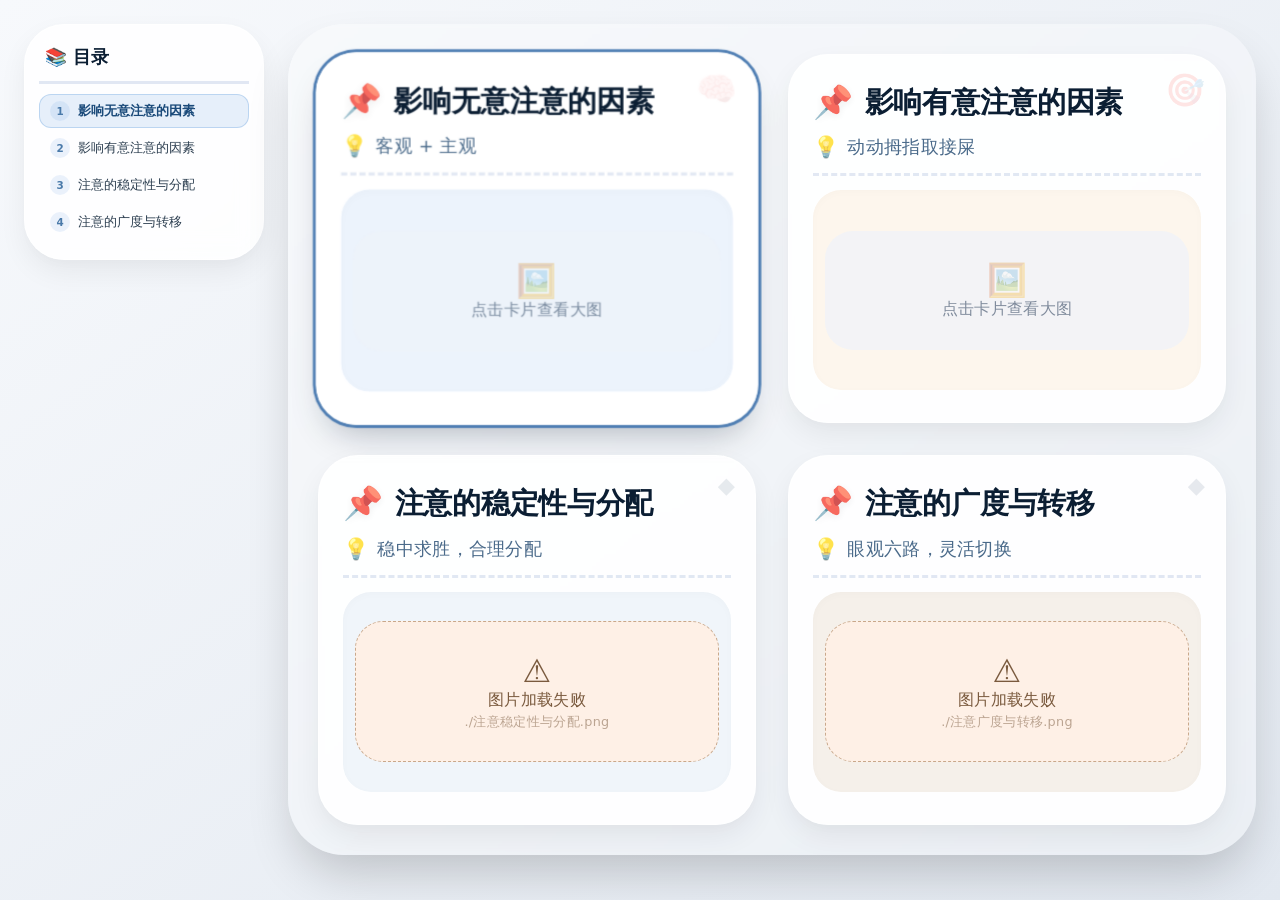
==== index.html @ 66b28d17 "changeEnter" ====
<!DOCTYPE html>
<html lang="zh-CN">
<head>
    <meta charset="UTF-8">
    <meta name="viewport" content="width=device-width, initial-scale=1.0">
    <title>记住就通过 · 图片居中放大</title>
    <!-- 引入外部 CSS -->
    <link rel="stylesheet" href="./qs.css">
</head>
<body>
    <!-- 左侧目录 -->
    <div class="sidebar" id="sidebar">
        <div class="sidebar-title">📚 目录</div>
        <ul class="sidebar-nav" id="sidebarNav"></ul>
    </div>

    <!-- 主内容区 -->
    <div class="main-content">
        <div class="box" id="cardContainer"></div>
    </div>

    <!-- 模态框：居中放大图片 -->
    <div class="modal-overlay" id="modalOverlay">
        <div class="modal-content">
            <button class="modal-close" id="modalCloseBtn" aria-label="关闭图片"></button>
            <img id="modalImage" src="" alt="放大视图">
        </div>
    </div>

    <!-- 引入外部 JS -->
    <script src="./qs.js"></script>
</body>
</html>
---- qs.css ----
* {
    margin: 0;
    padding: 0;
    box-sizing: border-box;
}

body {
    background: linear-gradient(145deg, #f7f9fc 0%, #e2e8f0 100%);
    min-height: 100vh;
    display: flex;
    font-family: system-ui, 'Segoe UI', Roboto, 'Helvetica Neue', sans-serif;
    padding: 24px;
    gap: 24px;
}

/* ===== 左侧边栏 ===== */
.sidebar {
    width: 240px;
    min-width: 240px;
    background: rgba(255, 255, 255, 0.85);
    backdrop-filter: blur(12px);
    border-radius: 40px;
    padding: 20px 14px;
    box-shadow: 0 12px 28px rgba(0, 0, 0, 0.06), 0 6px 16px rgba(0, 0, 0, 0.02);
    border: 1px solid rgba(255, 255, 255, 0.6);
    height: fit-content;
    max-height: calc(100vh - 48px);
    overflow-y: auto;
    position: sticky;
    top: 24px;
    transition: all 0.3s ease;
}

.sidebar::-webkit-scrollbar {
    width: 4px;
}

.sidebar::-webkit-scrollbar-thumb {
    background: #b0c4d8;
    border-radius: 10px;
}

.sidebar-title {
    font-size: 1.1rem;
    font-weight: 700;
    color: #0b1e33;
    padding: 0 6px 12px 6px;
    border-bottom: 3px solid rgba(60, 100, 177, 0.15);
    margin-bottom: 10px;
    display: flex;
    align-items: center;
    gap: 8px;
}

.sidebar-nav {
    list-style: none;
    display: flex;
    flex-direction: column;
    gap: 3px;
}

.sidebar-nav li {
    padding: 6px 10px;
    border-radius: 12px;
    cursor: pointer;
    transition: all 0.2s ease;
    font-size: 0.82rem;
    font-weight: 500;
    color: #2c3e50;
    display: flex;
    align-items: center;
    gap: 8px;
    border: 1px solid transparent;
}

.sidebar-nav li:hover {
    background: rgba(60, 130, 210, 0.08);
    border-color: rgba(60, 130, 210, 0.15);
    transform: translateX(3px);
}

.sidebar-nav li.active {
    background: rgba(60, 130, 210, 0.12);
    border-color: rgba(60, 130, 210, 0.25);
    color: #1a4a7a;
    font-weight: 600;
}

.sidebar-nav li .nav-index {
    display: inline-flex;
    align-items: center;
    justify-content: center;
    min-width: 20px;
    height: 20px;
    border-radius: 50%;
    background: rgba(60, 130, 210, 0.1);
    font-size: 0.65rem;
    font-weight: 600;
    color: #4a7aaa;
    flex-shrink: 0;
}

.sidebar-nav li .nav-title {
    flex: 1;
    overflow: hidden;
    text-overflow: ellipsis;
    white-space: nowrap;
}

/* ===== 主内容区 ===== */
.main-content {
    flex: 1;
    min-width: 0;
}

.box {
    display: grid;
    grid-template-columns: 1fr 1fr;
    gap: 32px;
    max-width: 1200px;
    width: 100%;
    background: rgba(255, 255, 255, 0.3);
    backdrop-filter: blur(2px);
    padding: 30px;
    border-radius: 56px;
    box-shadow: 0 25px 50px -10px rgba(0, 0, 0, 0.2);
    transition: all 0.2s ease;
}

.item {
    background: rgba(255, 255, 255, 0.88);
    backdrop-filter: blur(4px);
    border-radius: 40px;
    padding: 28px 24px 32px;
    box-shadow: 0 12px 28px rgba(0, 0, 0, 0.06), 0 6px 16px rgba(0, 0, 0, 0.02);
    transition: transform 0.25s ease, box-shadow 0.3s ease, background 0.2s;
    border: 1px solid rgba(255, 255, 255, 0.6);
    display: flex;
    flex-direction: column;
    cursor: pointer;
    position: relative;
    scroll-margin-top: 30px;
}

.item:hover {
    transform: translateY(-6px);
    box-shadow: 0 28px 44px -14px rgba(0, 20, 40, 0.25);
    background: rgba(255, 255, 255, 0.96);
    border-color: rgba(180, 200, 230, 0.6);
}

.item.highlight-card {
    box-shadow: 0 0 0 3px #4f7eb3, 0 18px 36px -12px rgba(0, 20, 40, 0.3);
    background: rgba(255, 255, 255, 0.98);
    transform: scale(1.01);
}

.qs {
    font-size: 1.8rem;
    font-weight: 700;
    letter-spacing: -0.01em;
    color: #0b1e33;
    padding: 0 0 8px 0;
    display: flex;
    align-items: center;
    gap: 12px;
    line-height: 1.2;
    user-select: none;
}

.qs::before {
    content: "📌";
    font-size: 2rem;
    opacity: 0.8;
    filter: drop-shadow(0 2px 4px rgba(0, 0, 0, 0.08));
    flex-shrink: 0;
}

.tip {
    font-size: 1.1rem;
    font-weight: 500;
    color: #4a6a8a;
    padding: 6px 0 14px 0;
    margin-bottom: 14px;
    border-bottom: 3px dashed rgba(60, 100, 177, 0.15);
    letter-spacing: 0.3px;
    display: flex;
    align-items: center;
    gap: 8px;
    user-select: none;
}

.tip::before {
    content: "💡";
    font-size: 1.3rem;
    opacity: 0.7;
}

.ans {
    flex: 1;
    display: flex;
    align-items: center;
    justify-content: center;
    border-radius: 28px;
    background: #f2f6fe;
    padding: 12px;
    min-height: 200px;
    transition: background 0.25s, box-shadow 0.2s;
    box-shadow: inset 0 2px 8px rgba(0, 0, 0, 0.02);
    position: relative;
    overflow: hidden;
}

.item_1 .ans {
    background: #ecf3fc;
}

.item_2 .ans {
    background: #fdf6ed;
}

.item_3 .ans {
    background: #f0f5fa;
}

.item_4 .ans {
    background: #f5f0ea;
}

.item_5 .ans {
    background: #eef3f0;
}

.item_6 .ans {
    background: #faf3eb;
}

/* 卡片内的图片默认隐藏 */
.ans img {
    max-width: 100%;
    height: auto;
    display: none;
    border-radius: 24px;
    box-shadow: 0 6px 18px rgba(0, 0, 0, 0.08);
    background: rgba(255, 255, 255, 0.7);
    backdrop-filter: blur(2px);
    border: 1px solid rgba(255, 255, 255, 0.8);
    width: 100%;
    object-fit: contain;
    max-height: 260px;
    cursor: pointer;
}

/* 占位文本 - 初始化显示 */
.ans .placeholder-text {
    color: #4b5f7a;
    font-weight: 500;
    background: #eef3fa;
    padding: 30px 20px;
    border-radius: 28px;
    width: 100%;
    text-align: center;
    font-size: 1rem;
    letter-spacing: 0.3px;
    opacity: 0.7;
    transition: opacity 0.3s ease;
    display: block;
}

.ans .placeholder-text.error {
    opacity: 1;
    display: block;
    background: #fef0e6;
    border: 1px dashed #c9a88b;
    color: #7a5a3e;
}

/* ===== 模态框：图片居中放大 ===== */
.modal-overlay {
    position: fixed;
    top: 0;
    left: 0;
    right: 0;
    bottom: 0;
    background: rgba(0, 0, 0, 0.75);
    backdrop-filter: blur(8px);
    display: none;
    justify-content: center;
    align-items: center;
    z-index: 9999;
    padding: 40px;
    animation: fadeIn 0.3s ease;
}

.modal-overlay.active {
    display: flex;
}

@keyframes fadeIn {
    from {
        opacity: 0;
    }

    to {
        opacity: 1;
    }
}

.modal-content {
    position: relative;
    max-width: 90vw;
    max-height: 90vh;
    animation: zoomIn 0.35s cubic-bezier(0.2, 0.9, 0.4, 1);
}

@keyframes zoomIn {
    from {
        transform: scale(0.7);
        opacity: 0;
    }

    to {
        transform: scale(1);
        opacity: 1;
    }
}

.modal-content img {
    max-width: 90vw;
    max-height: 85vh;
    width: auto;
    height: auto;
    border-radius: 24px;
    box-shadow: 0 30px 80px rgba(0, 0, 0, 0.5);
    display: block;
    background: white;
    padding: 8px;
    background: rgba(255, 255, 255, 0.95);
    border: 2px solid rgba(255, 255, 255, 0.3);
}

/* 关闭按钮 - 右上角 */
.modal-close {
    position: absolute;
    top: -18px;
    right: -18px;
    width: 48px;
    height: 48px;
    border-radius: 50%;
    background: #1a2a3a;
    color: white;
    border: 3px solid rgba(255, 255, 255, 0.8);
    font-size: 26px;
    font-weight: 300;
    cursor: pointer;
    display: flex;
    align-items: center;
    justify-content: center;
    transition: all 0.25s ease;
    box-shadow: 0 8px 24px rgba(0, 0, 0, 0.3);
    line-height: 1;
    user-select: none;
}

.modal-close:hover {
    background: #c0392b;
    transform: rotate(90deg) scale(1.1);
    border-color: white;
}

.modal-close::before {
    content: "✕";
    font-size: 28px;
    font-weight: 400;
}

/* 点击卡片微反馈 */
.item.clicked {
    transition: transform 0.1s;
    transform: scale(0.98);
}

/* 小屏适配 */
@media (max-width: 1024px) {
    .sidebar {
        width: 200px;
        min-width: 200px;
        padding: 16px 12px;
    }

    .sidebar-title {
        font-size: 1rem;
    }

    .sidebar-nav li {
        font-size: 0.78rem;
        padding: 5px 8px;
    }
}

@media (max-width: 780px) {
    body {
        flex-direction: column;
        padding: 16px;
        gap: 16px;
    }

    .sidebar {
        width: 100%;
        min-width: unset;
        position: relative;
        top: 0;
        max-height: 100px;
        padding: 12px 14px;
        border-radius: 28px;
        overflow-y: auto;
    }

    .sidebar-nav {
        flex-direction: row;
        flex-wrap: wrap;
        gap: 3px;
    }

    .sidebar-nav li {
        padding: 4px 10px;
        font-size: 0.78rem;
        white-space: nowrap;
    }

    .sidebar-nav li .nav-index {
        display: none;
    }

    .box {
        grid-template-columns: 1fr;
        gap: 28px;
        padding: 20px;
        border-radius: 36px;
    }

    .qs {
        font-size: 1.6rem;
    }

    .item {
        padding: 24px 18px 28px;
    }

    .ans {
        min-height: 160px;
        padding: 8px;
    }

    .ans img {
        max-height: 200px;
    }

    .tip {
        font-size: 1rem;
    }

    .modal-content {
        max-width: 95vw;
    }

    .modal-content img {
        max-width: 95vw;
        max-height: 80vh;
    }

    .modal-close {
        width: 42px;
        height: 42px;
        top: -14px;
        right: -14px;
        font-size: 22px;
    }
}

@media (max-width: 480px) {
    body {
        padding: 12px;
    }

    .sidebar {
        max-height: 80px;
        padding: 8px 10px;
        border-radius: 20px;
    }

    .sidebar-title {
        font-size: 0.85rem;
        padding-bottom: 6px;
        margin-bottom: 6px;
    }

    .sidebar-nav li {
        font-size: 0.7rem;
        padding: 3px 8px;
        border-radius: 8px;
    }

    .box {
        padding: 12px;
        gap: 20px;
        border-radius: 28px;
    }

    .qs {
        font-size: 1.4rem;
    }

    .qs::before {
        font-size: 1.6rem;
    }

    .ans {
        min-height: 140px;
        padding: 6px;
    }

    .ans img {
        max-height: 160px;
    }

    .tip {
        font-size: 0.95rem;
        padding: 4px 0 10px 0;
    }

    .modal-overlay {
        padding: 16px;
    }

    .modal-content img {
        max-width: 98vw;
        max-height: 75vh;
    }

    .modal-close {
        width: 38px;
        height: 38px;
        top: -12px;
        right: -12px;
        font-size: 18px;
    }
}

/* 装饰 */
.item {
    position: relative;
}

.item::after {
    content: "◆";
    position: absolute;
    top: 16px;
    right: 20px;
    font-size: 1.4rem;
    opacity: 0.10;
    pointer-events: none;
    font-weight: 300;
    color: #1f3a5f;
}

.item_1::after {
    content: "🧠";
    opacity: 0.12;
    font-size: 2rem;
}

.item_2::after {
    content: "🎯";
    opacity: 0.12;
    font-size: 2rem;
}
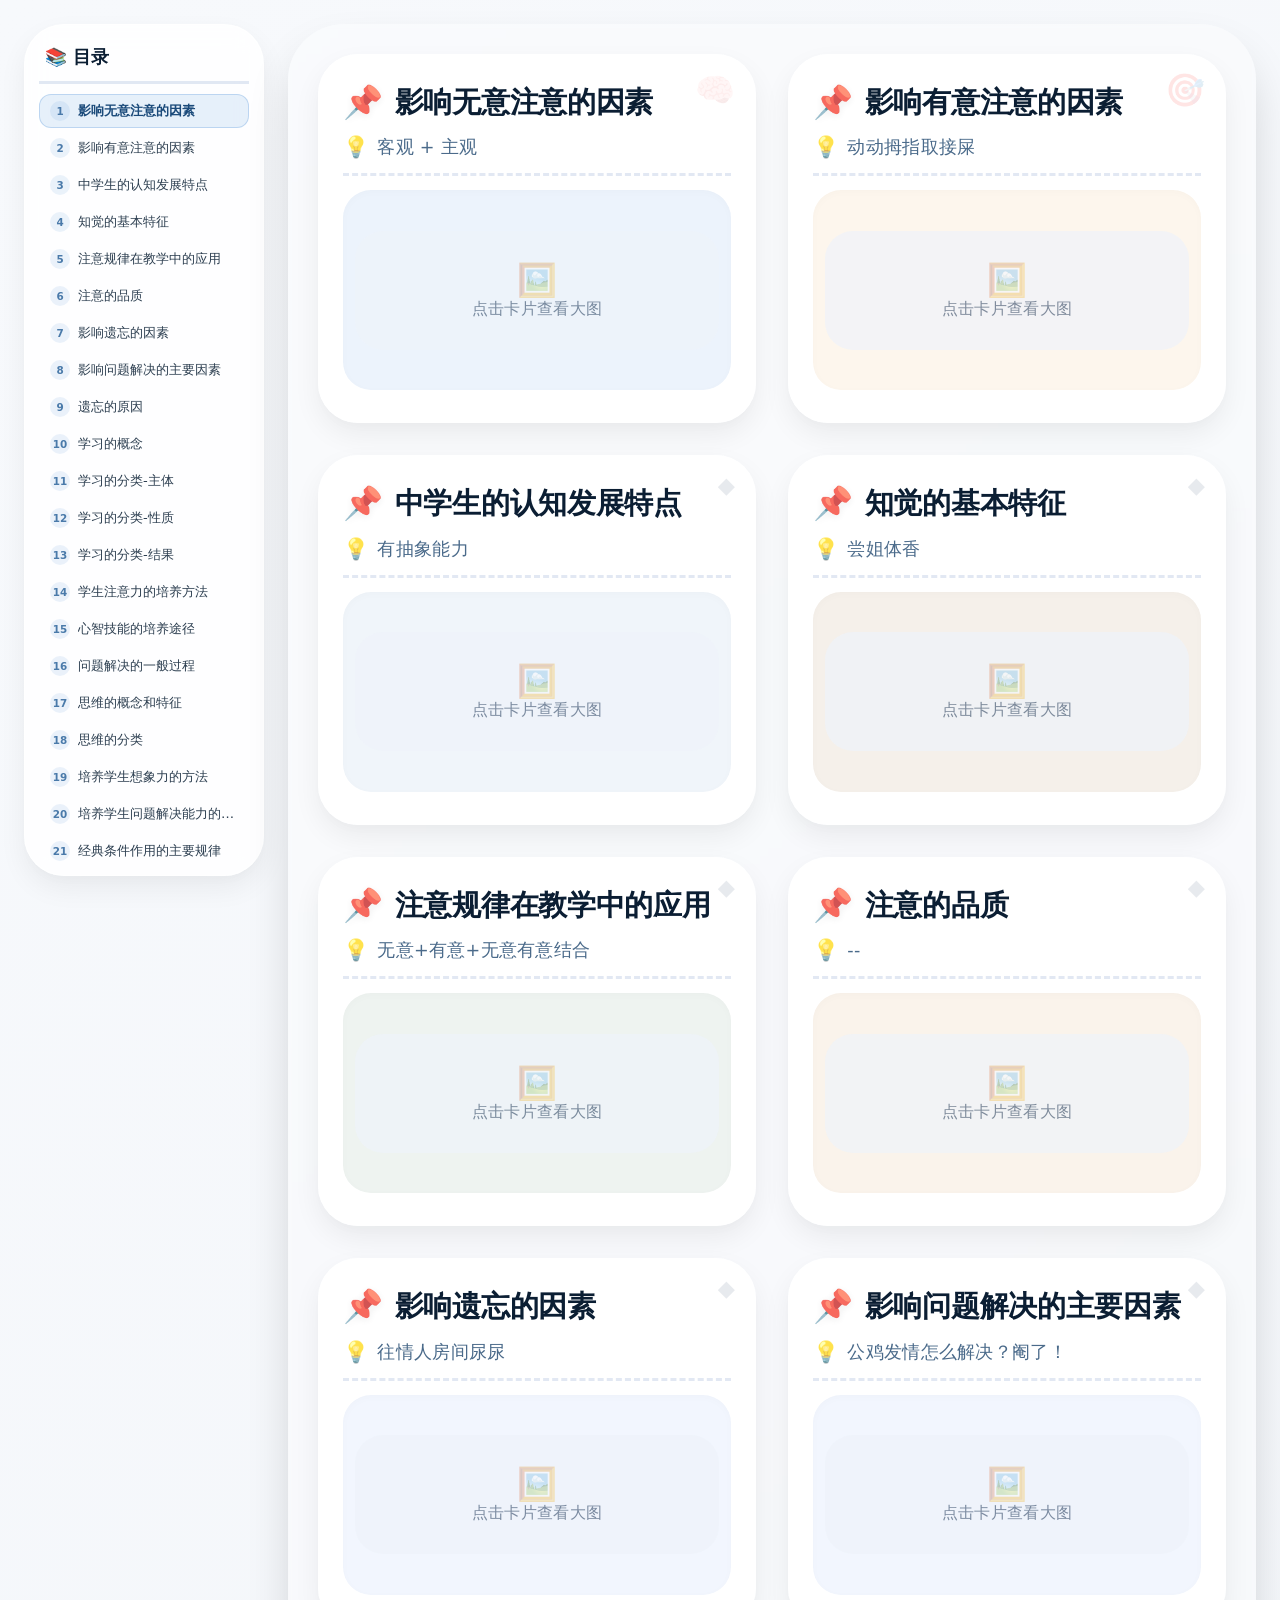
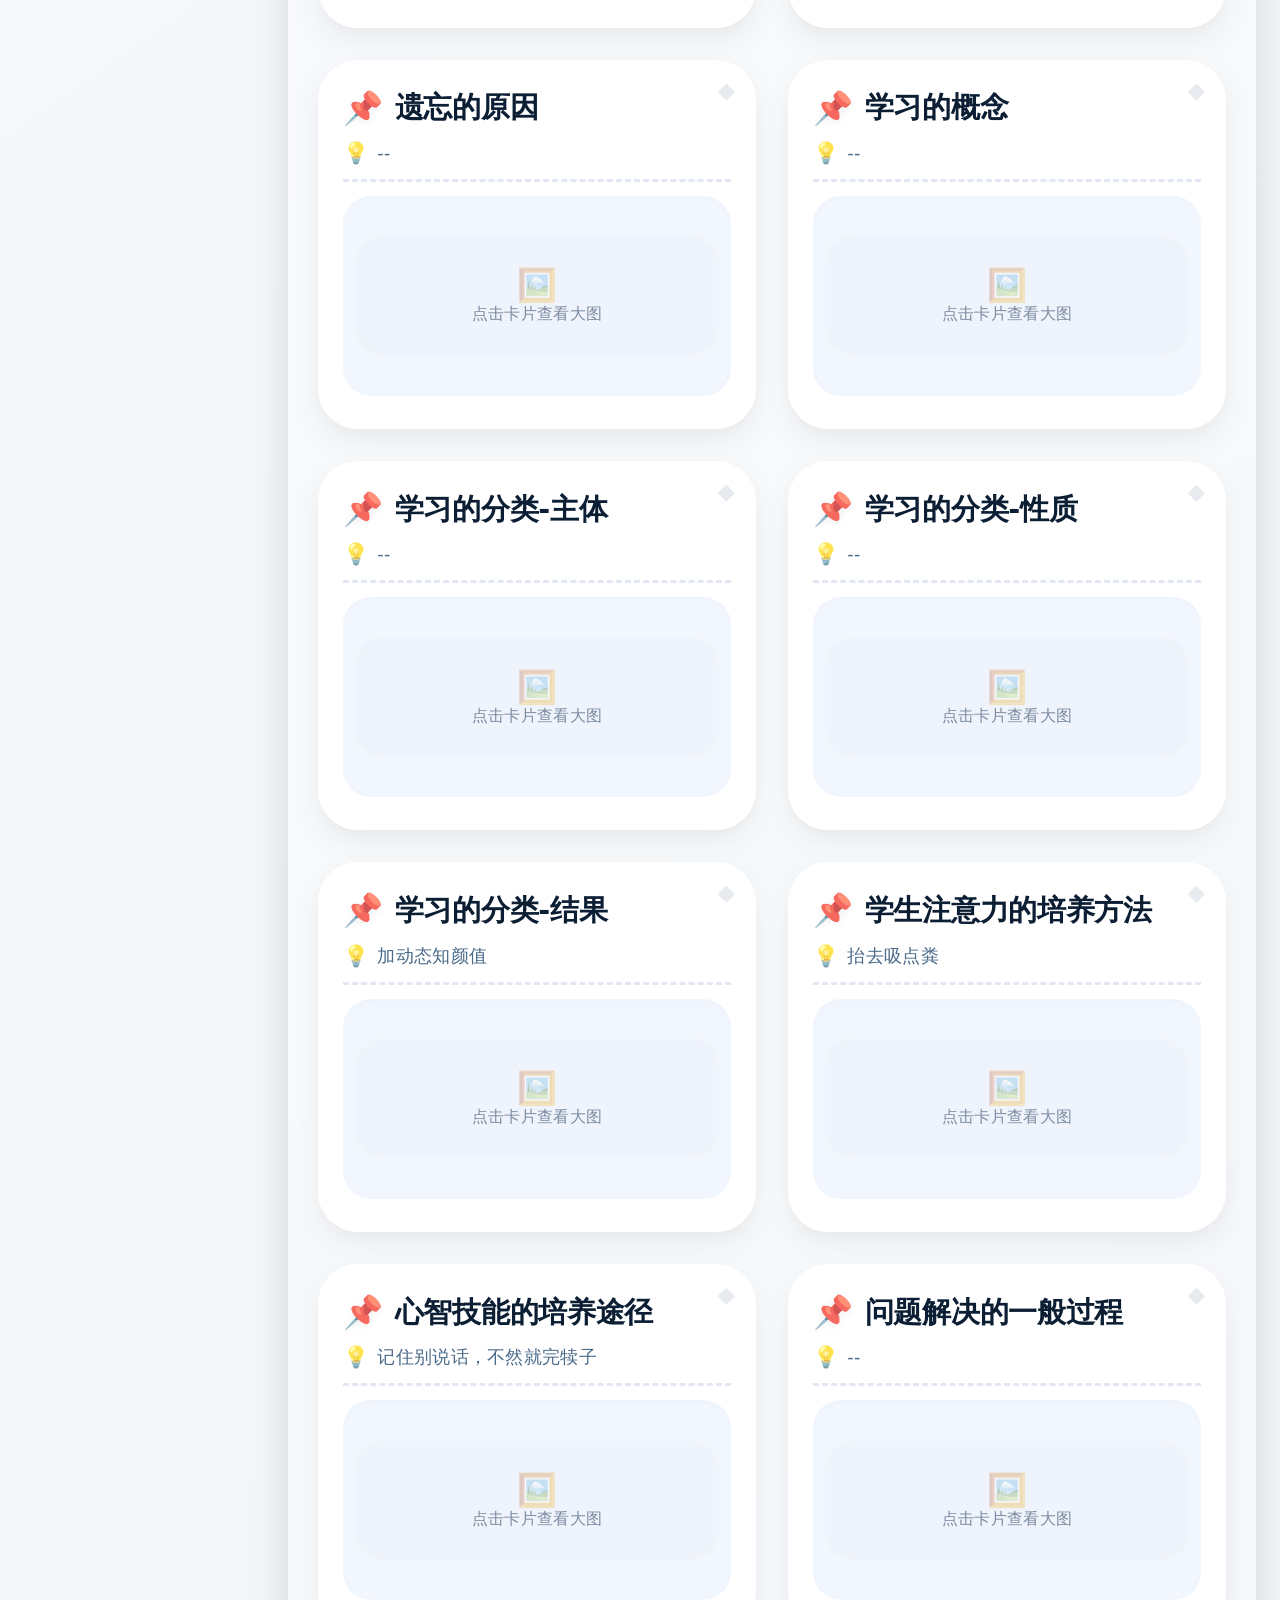
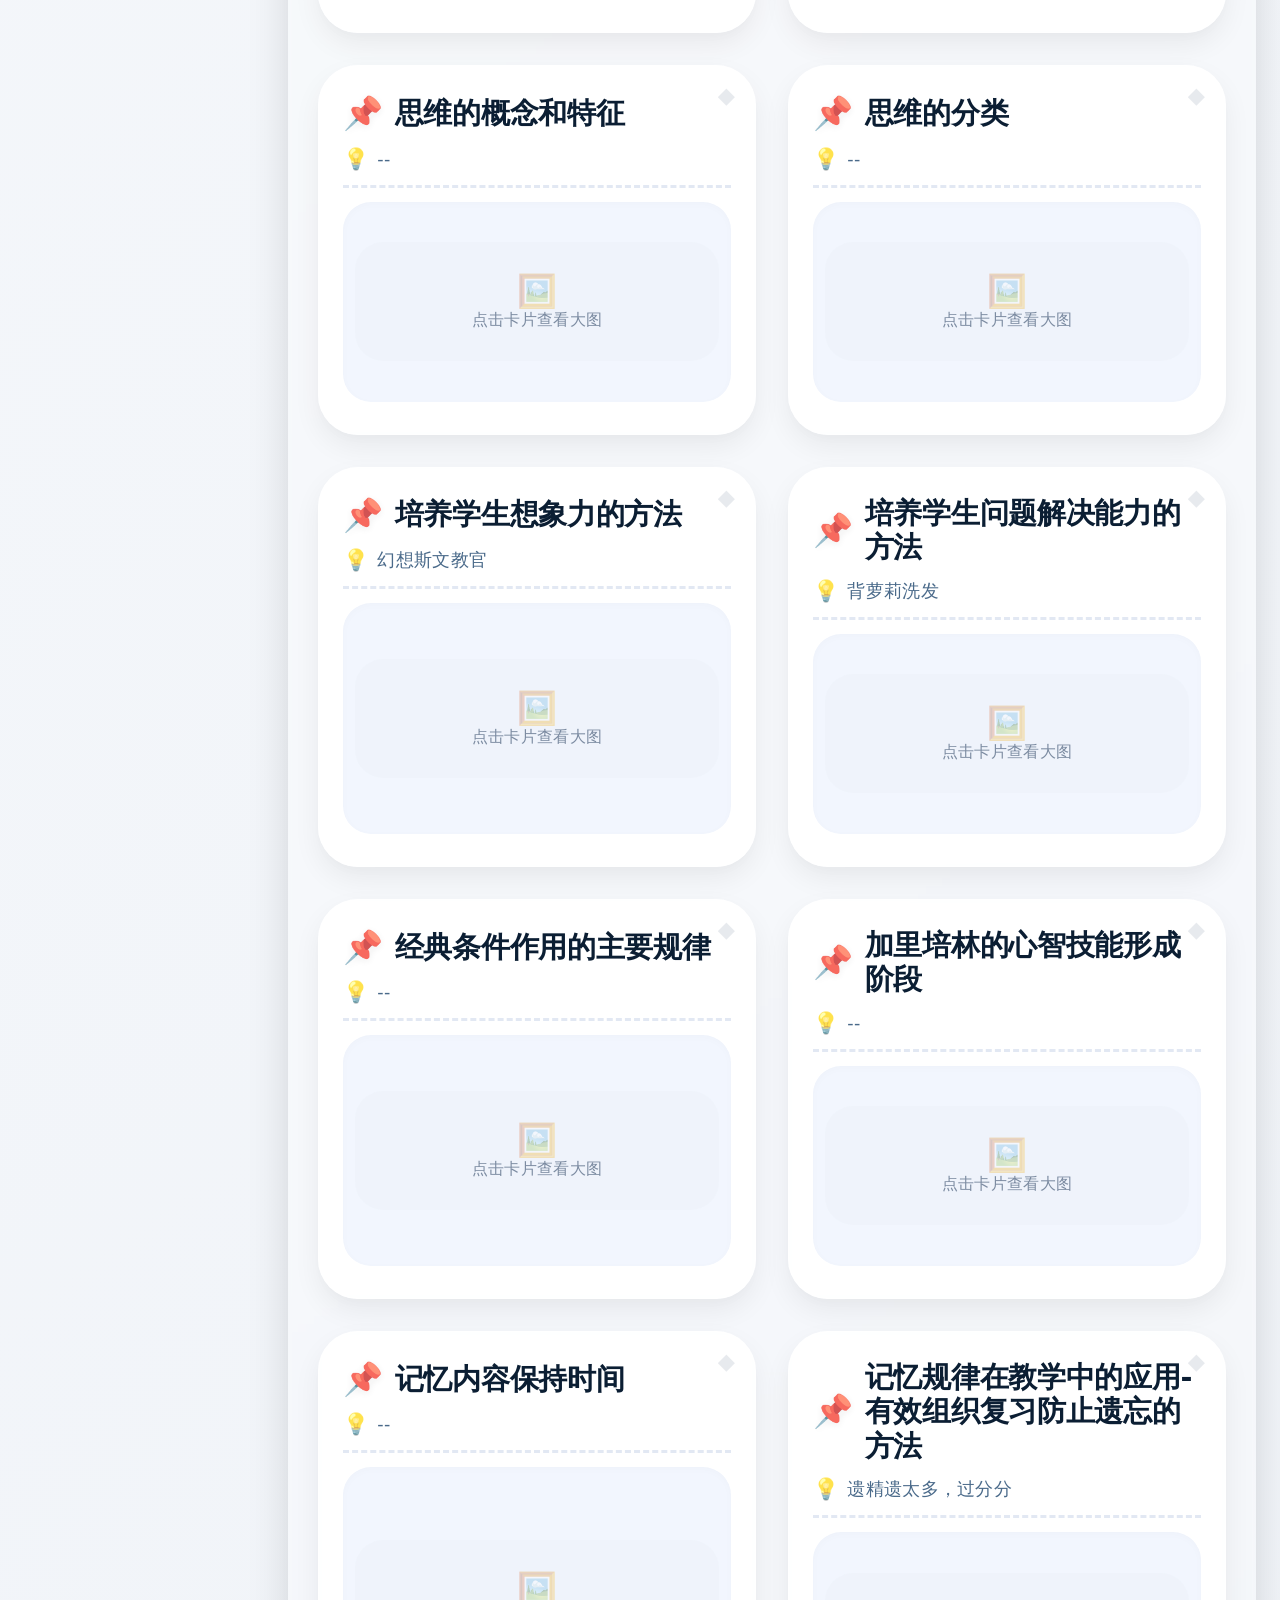
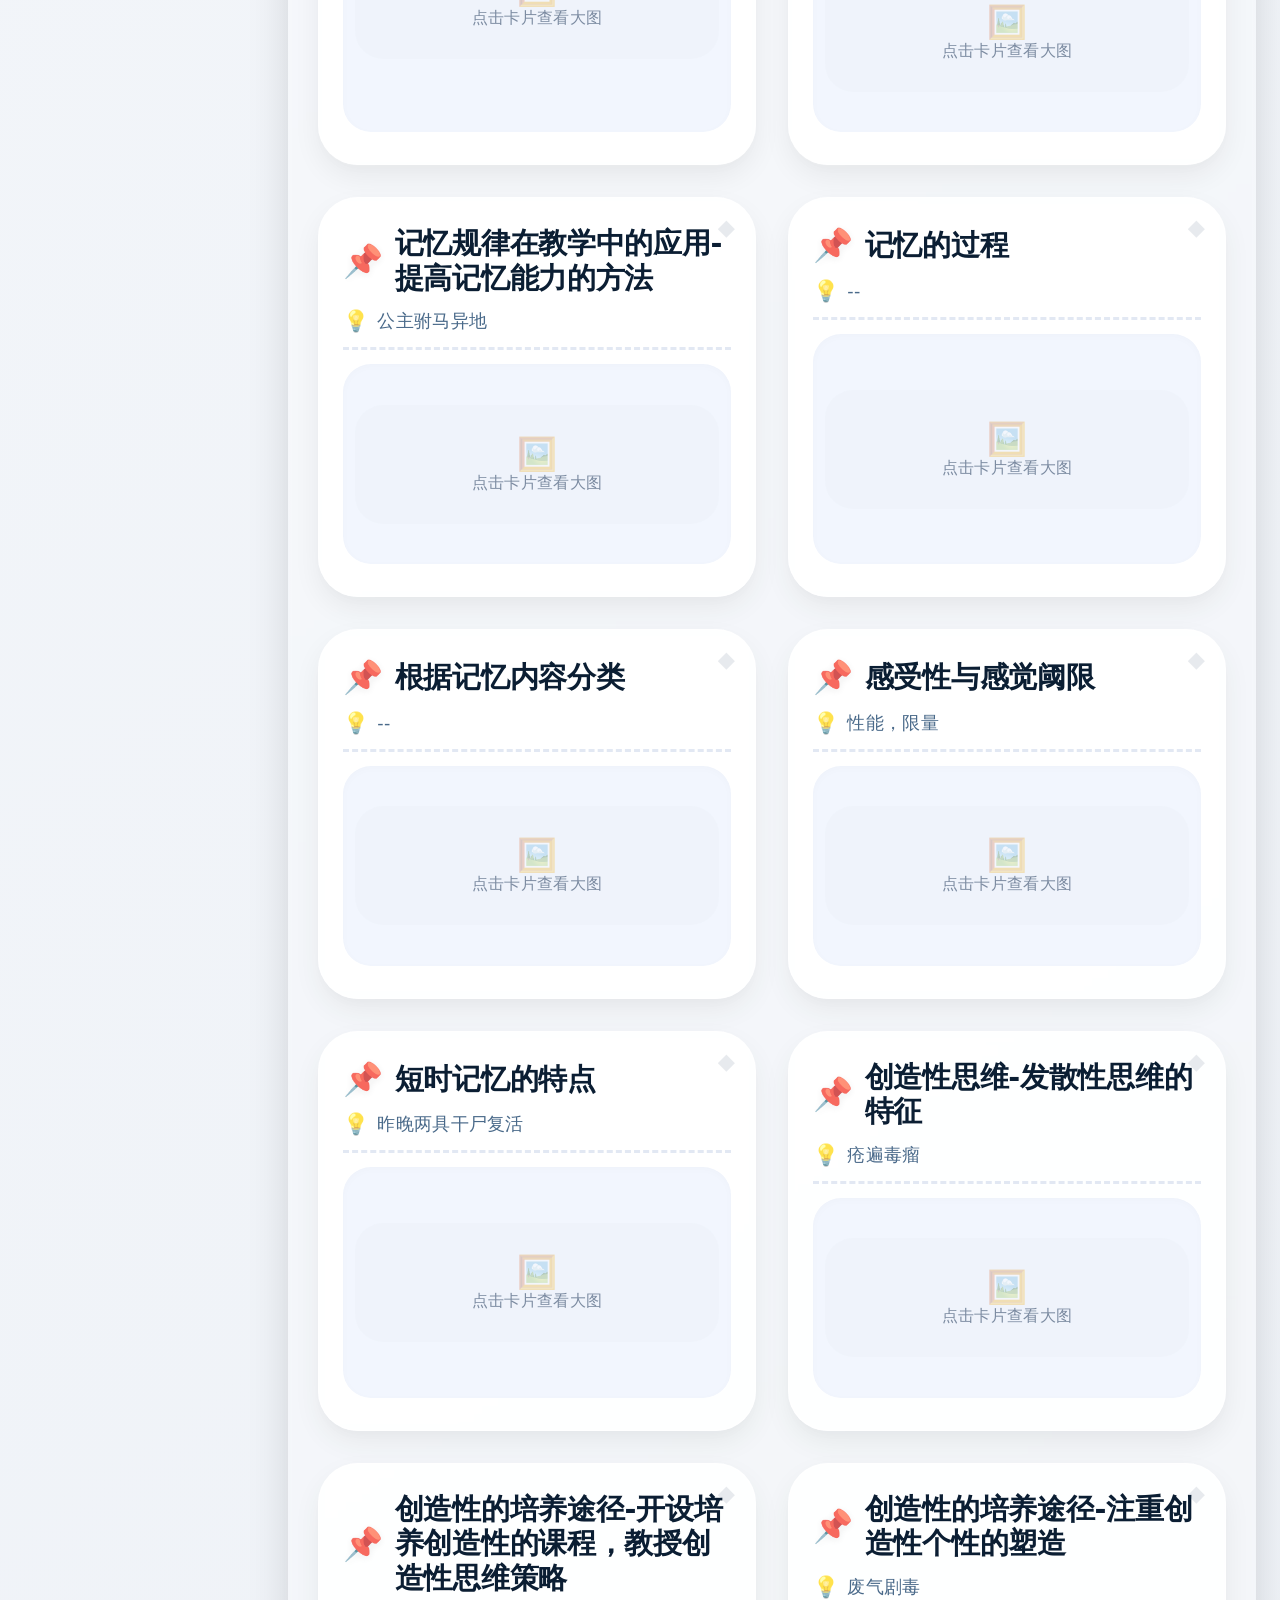
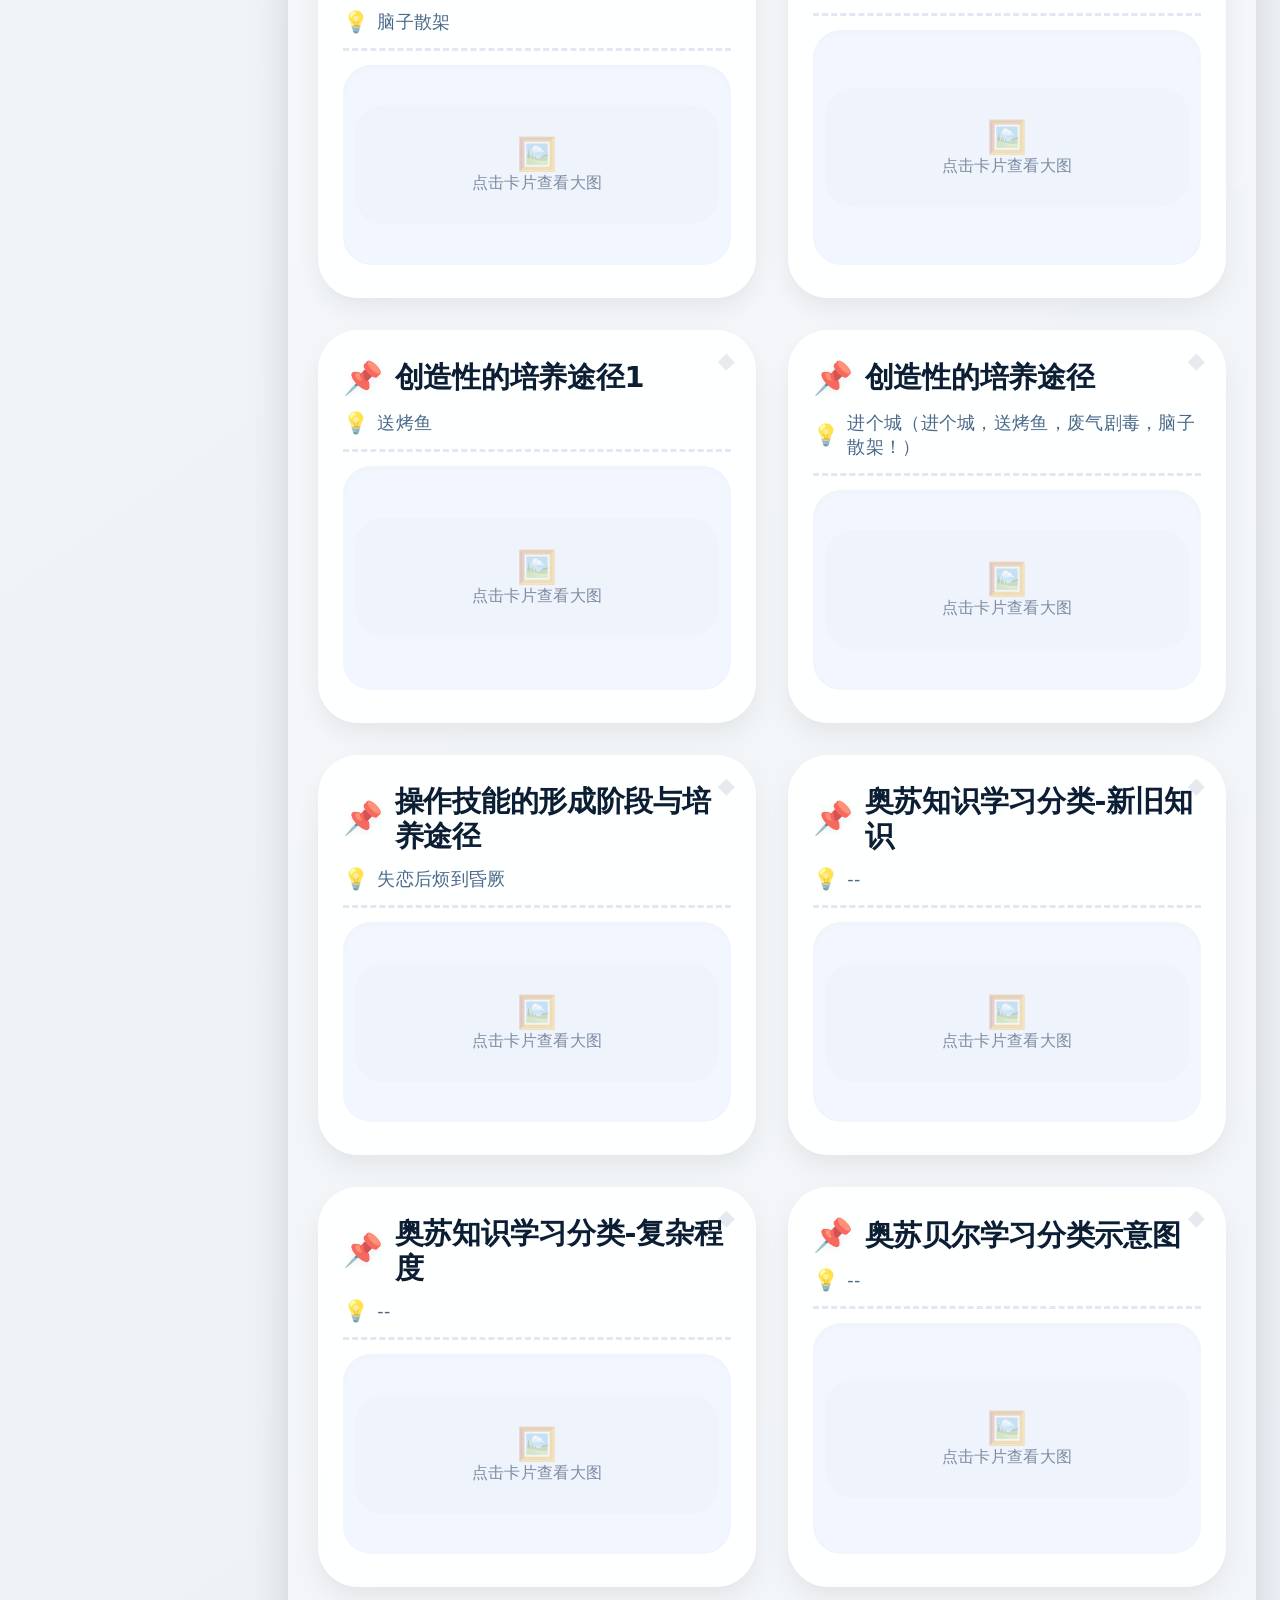
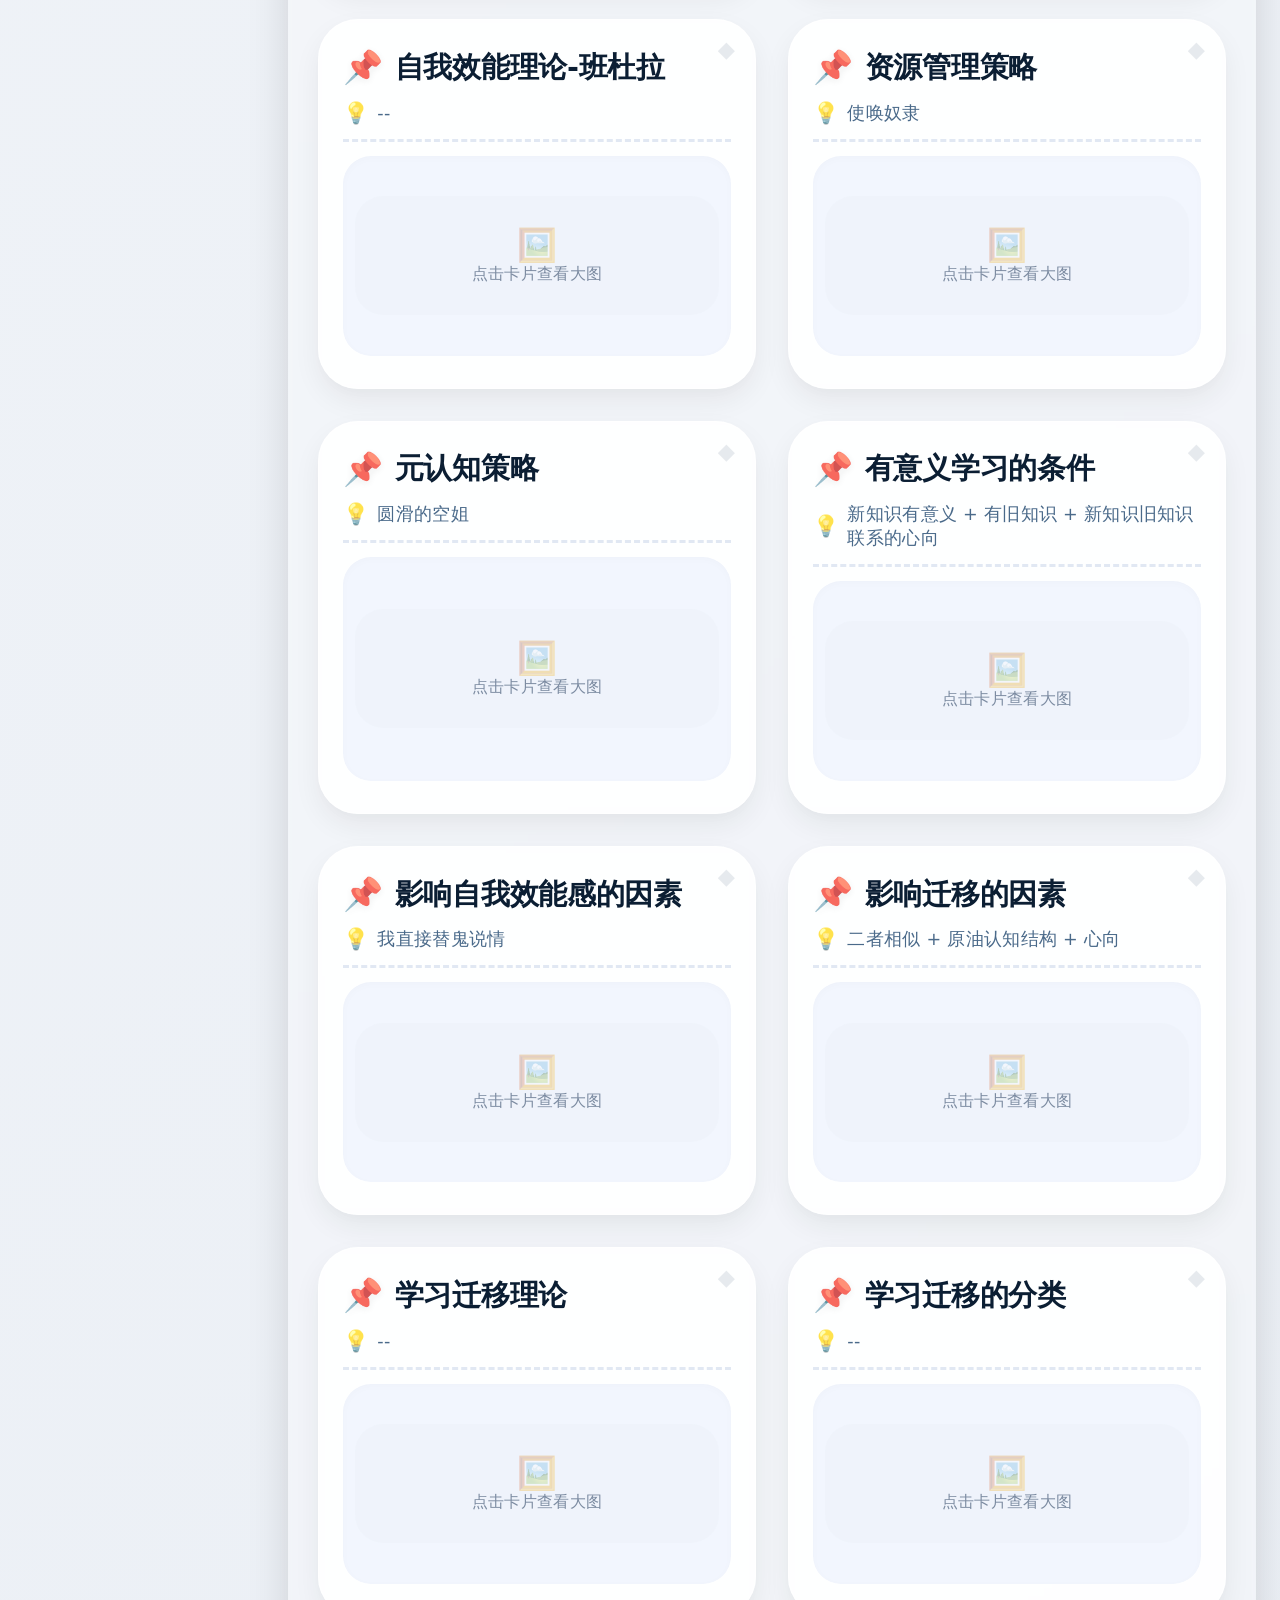
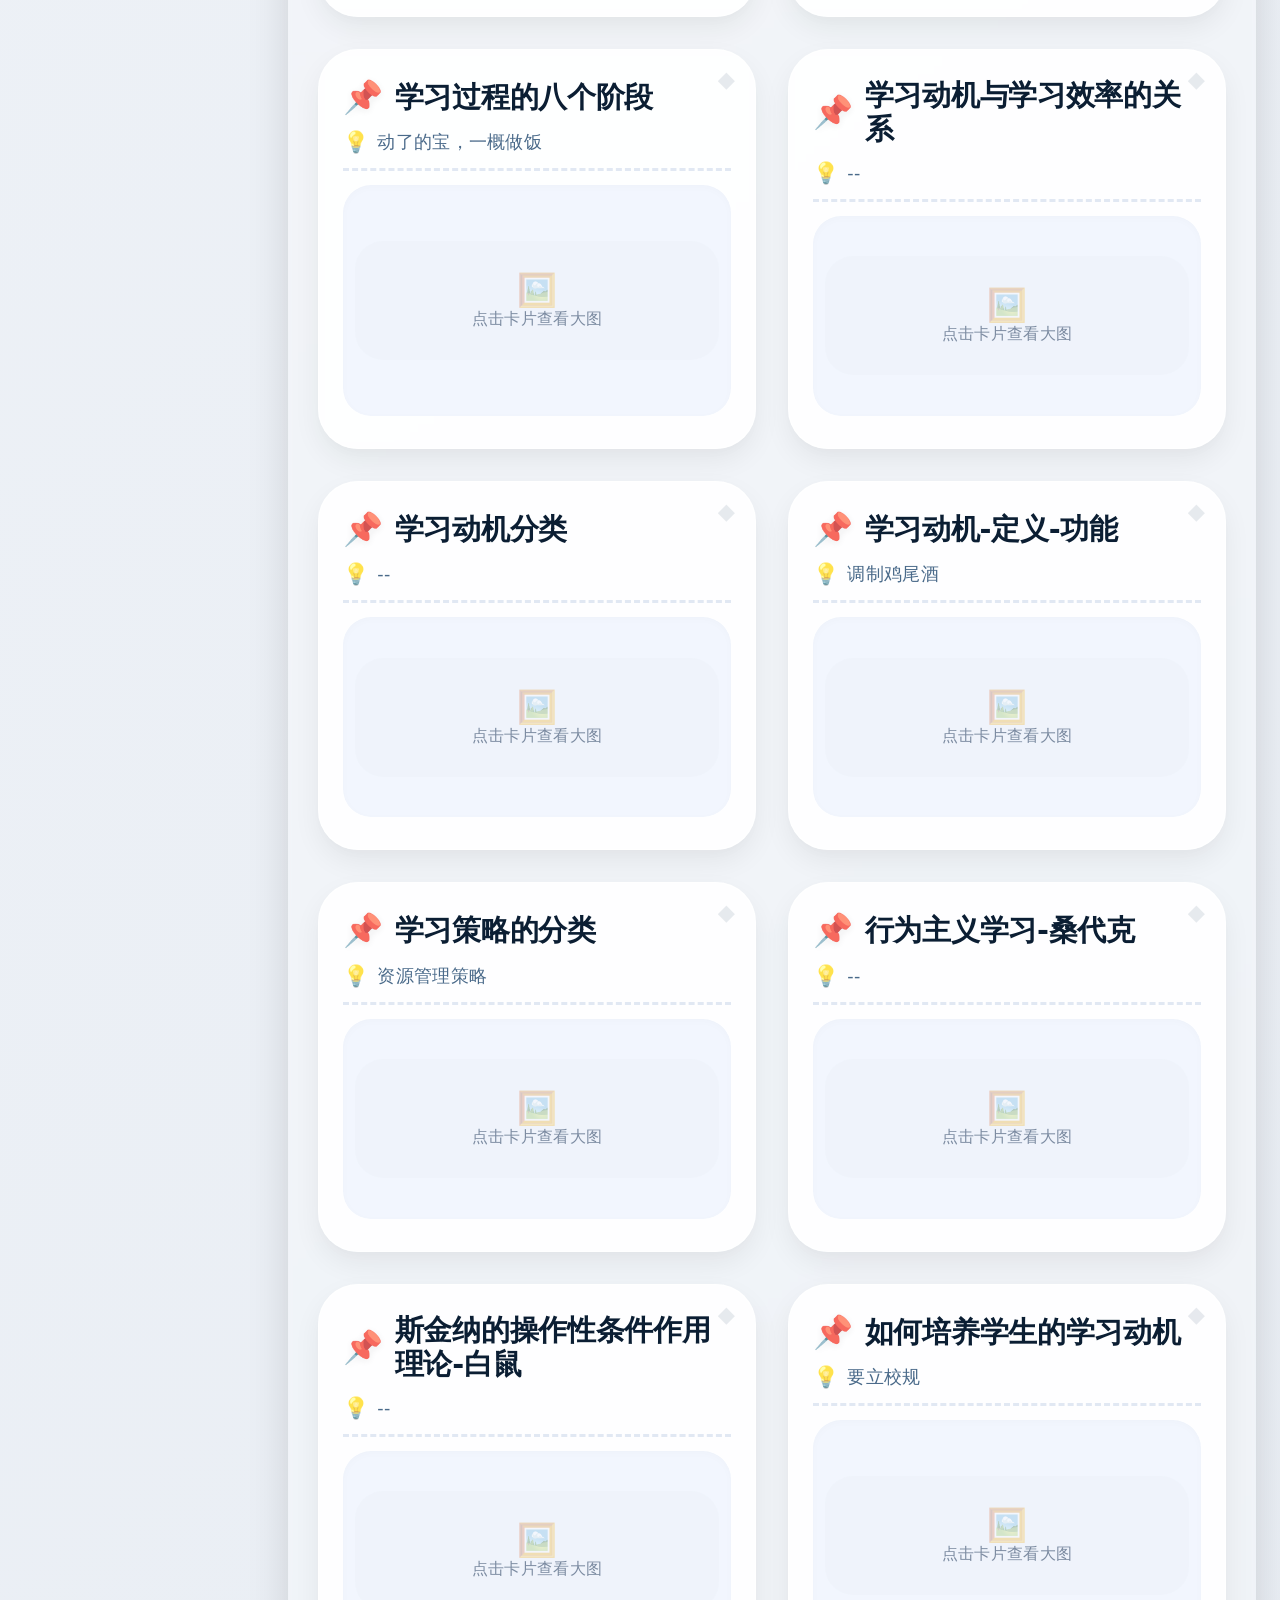
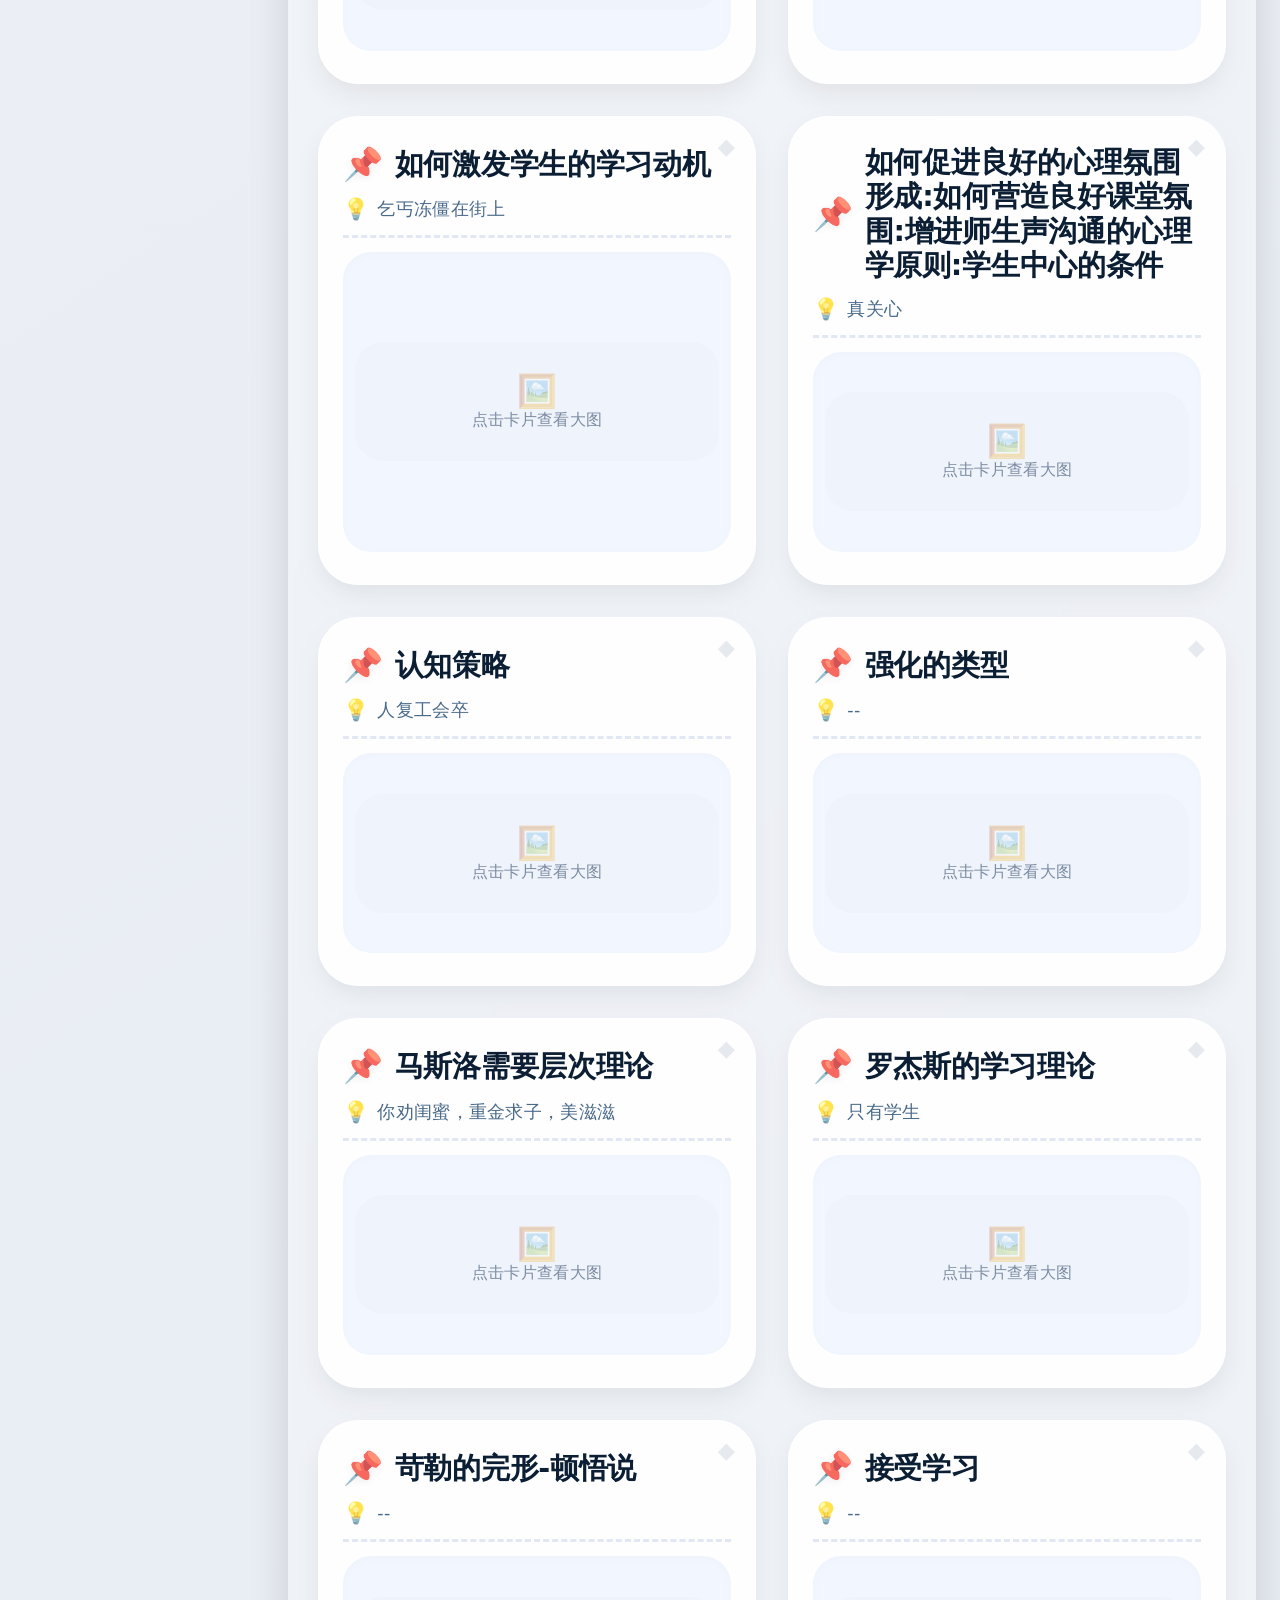
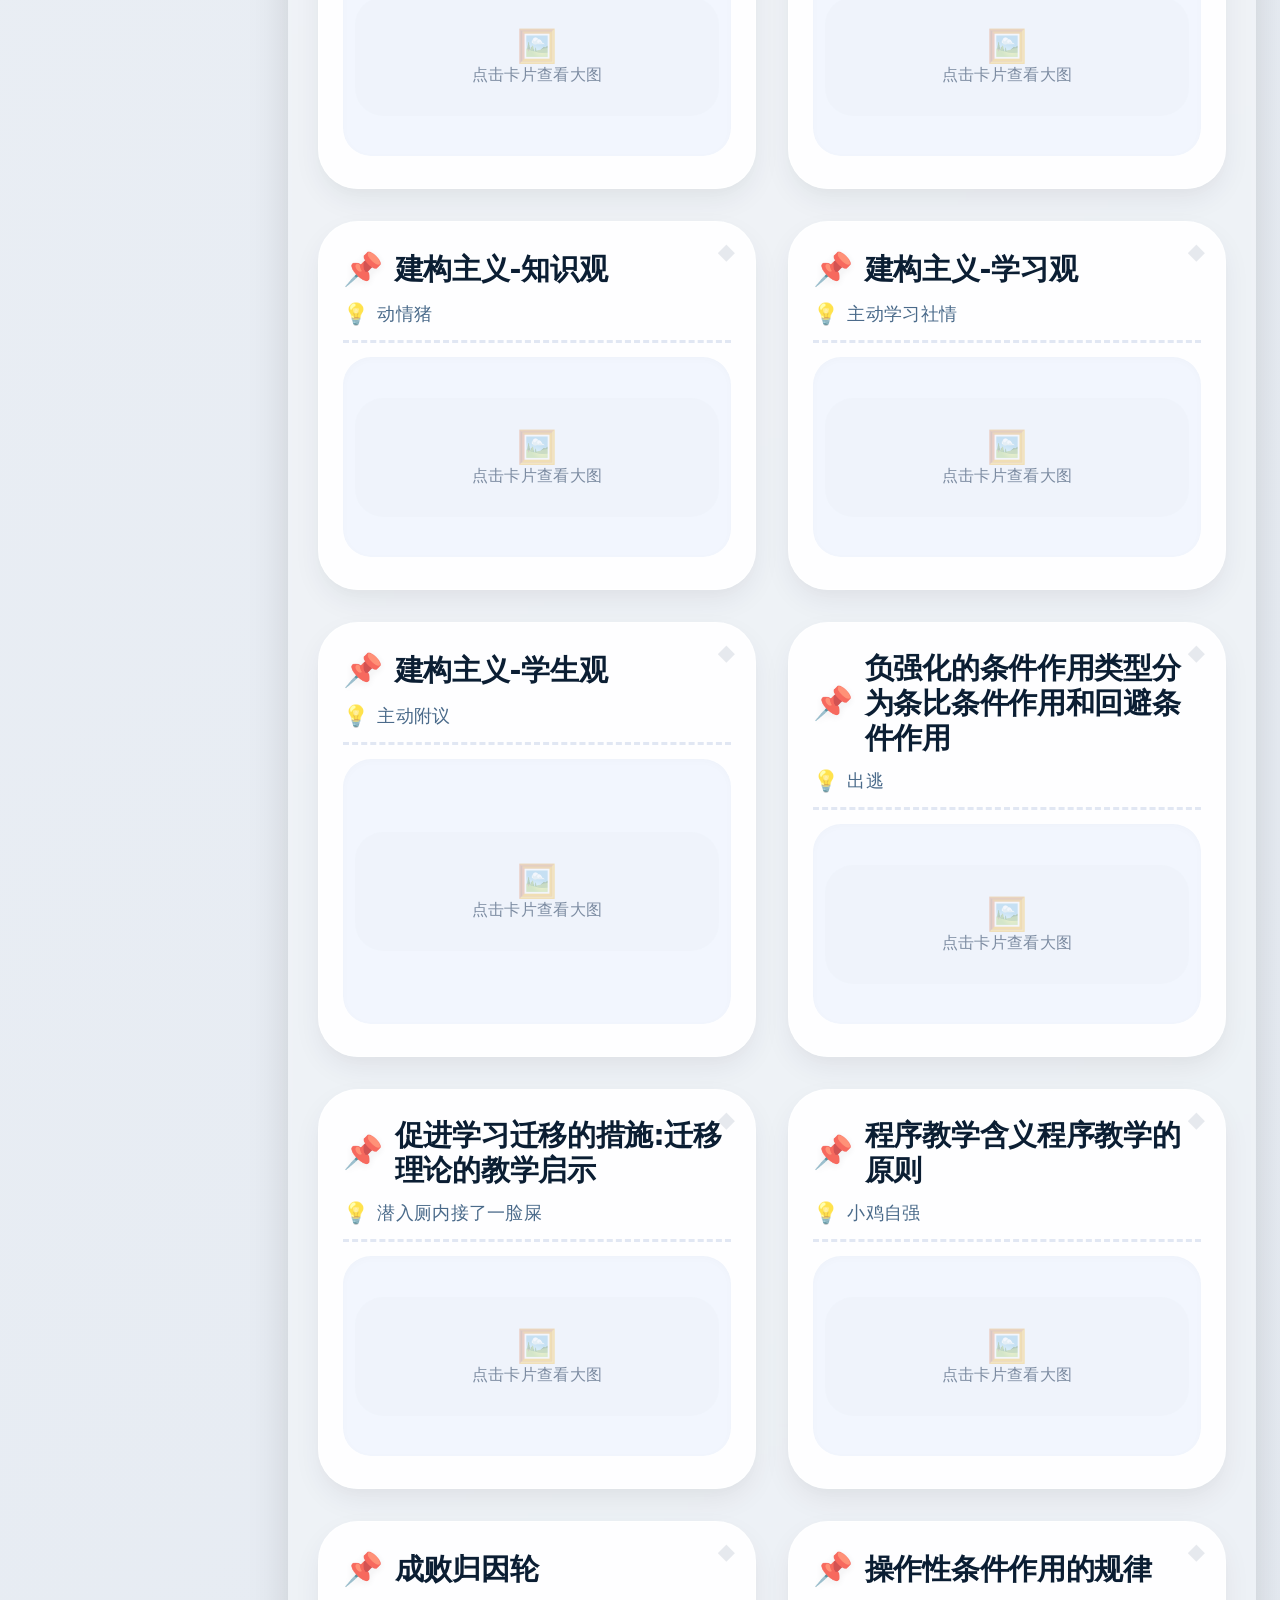
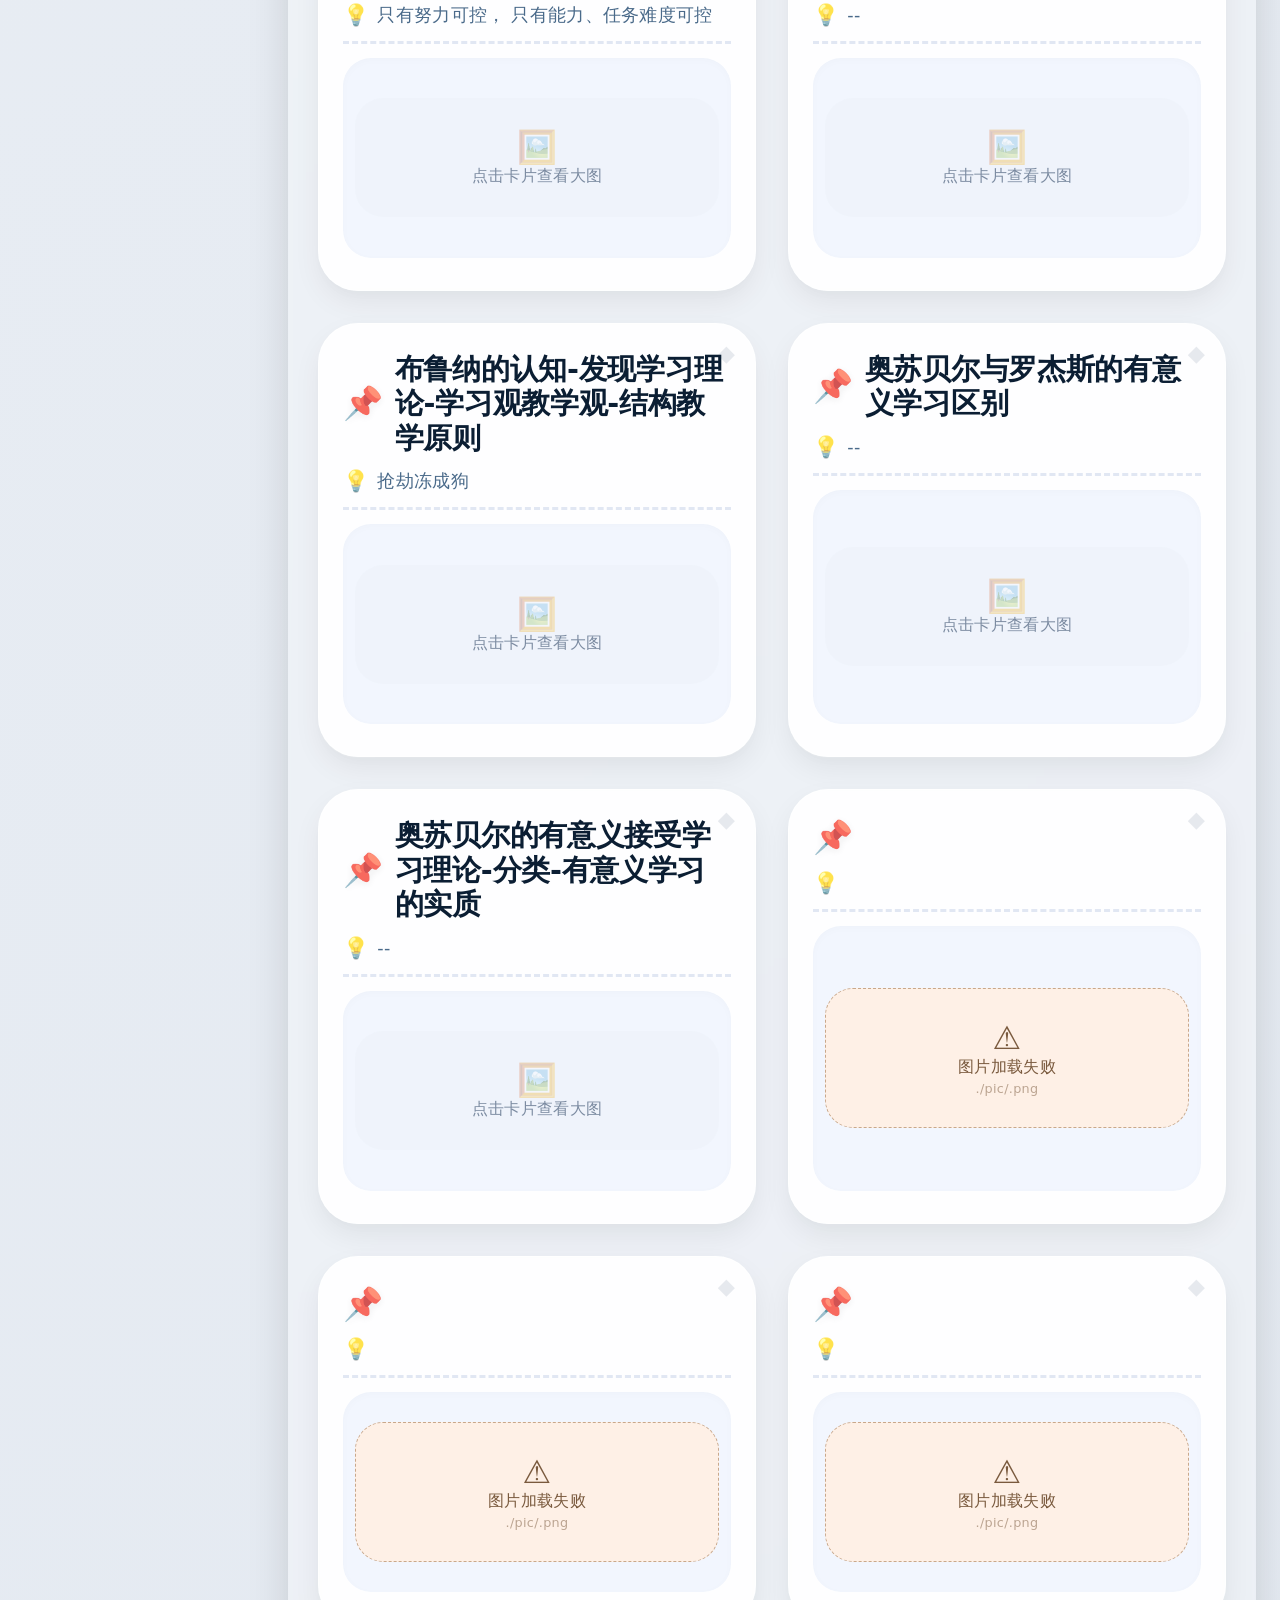
==== commit bca2b736: "addpic" ====
--- a/index.html
+++ b/index.html
@@ -6,6 +6,7 @@
     <title>记住就通过 · 图片居中放大</title>
     <!-- 引入外部 CSS -->
     <link rel="stylesheet" href="./qs.css">
+    <link rel="shortcut icon" href="/favicon.ico" >
 </head>
 <body>
     <!-- 左侧目录 -->
--- a/qs.css
+++ b/qs.css
@@ -574,4 +574,51 @@
     content: "🎯";
     opacity: 0.12;
     font-size: 2rem;
+}
+
+@media (max-width: 780px) {
+    .sidebar {
+        max-height: 160px;         /* 适当增加高度，容纳多行标签 */
+        overflow-y: auto;          /* 标签太多时允许滚动 */
+        padding: 12px 14px;
+    }
+
+    .sidebar-nav {
+        flex-direction: row;
+        flex-wrap: wrap;
+        gap: 4px 8px;             /* 行间距4px，列间距8px */
+    }
+
+    .sidebar-nav li {
+        padding: 5px 12px;
+        font-size: 0.78rem;
+        border-radius: 16px;
+        flex-shrink: 0;            /* 防止标签被挤压 */
+    }
+}
+
+@media (max-width: 480px) {
+    .sidebar {
+        max-height: 140px;
+        padding: 10px 12px;
+        border-radius: 20px;
+    }
+
+    .sidebar-title {
+        font-size: 0.85rem;
+        padding-bottom: 6px;
+        margin-bottom: 6px;
+    }
+
+    .sidebar-nav {
+        gap: 4px 6px;
+    }
+
+    .sidebar-nav li {
+        font-size: 0.7rem;
+        padding: 4px 10px;
+        border-radius: 14px;
+    }
+
+    /* 其余样式保持不变 ... */
 }
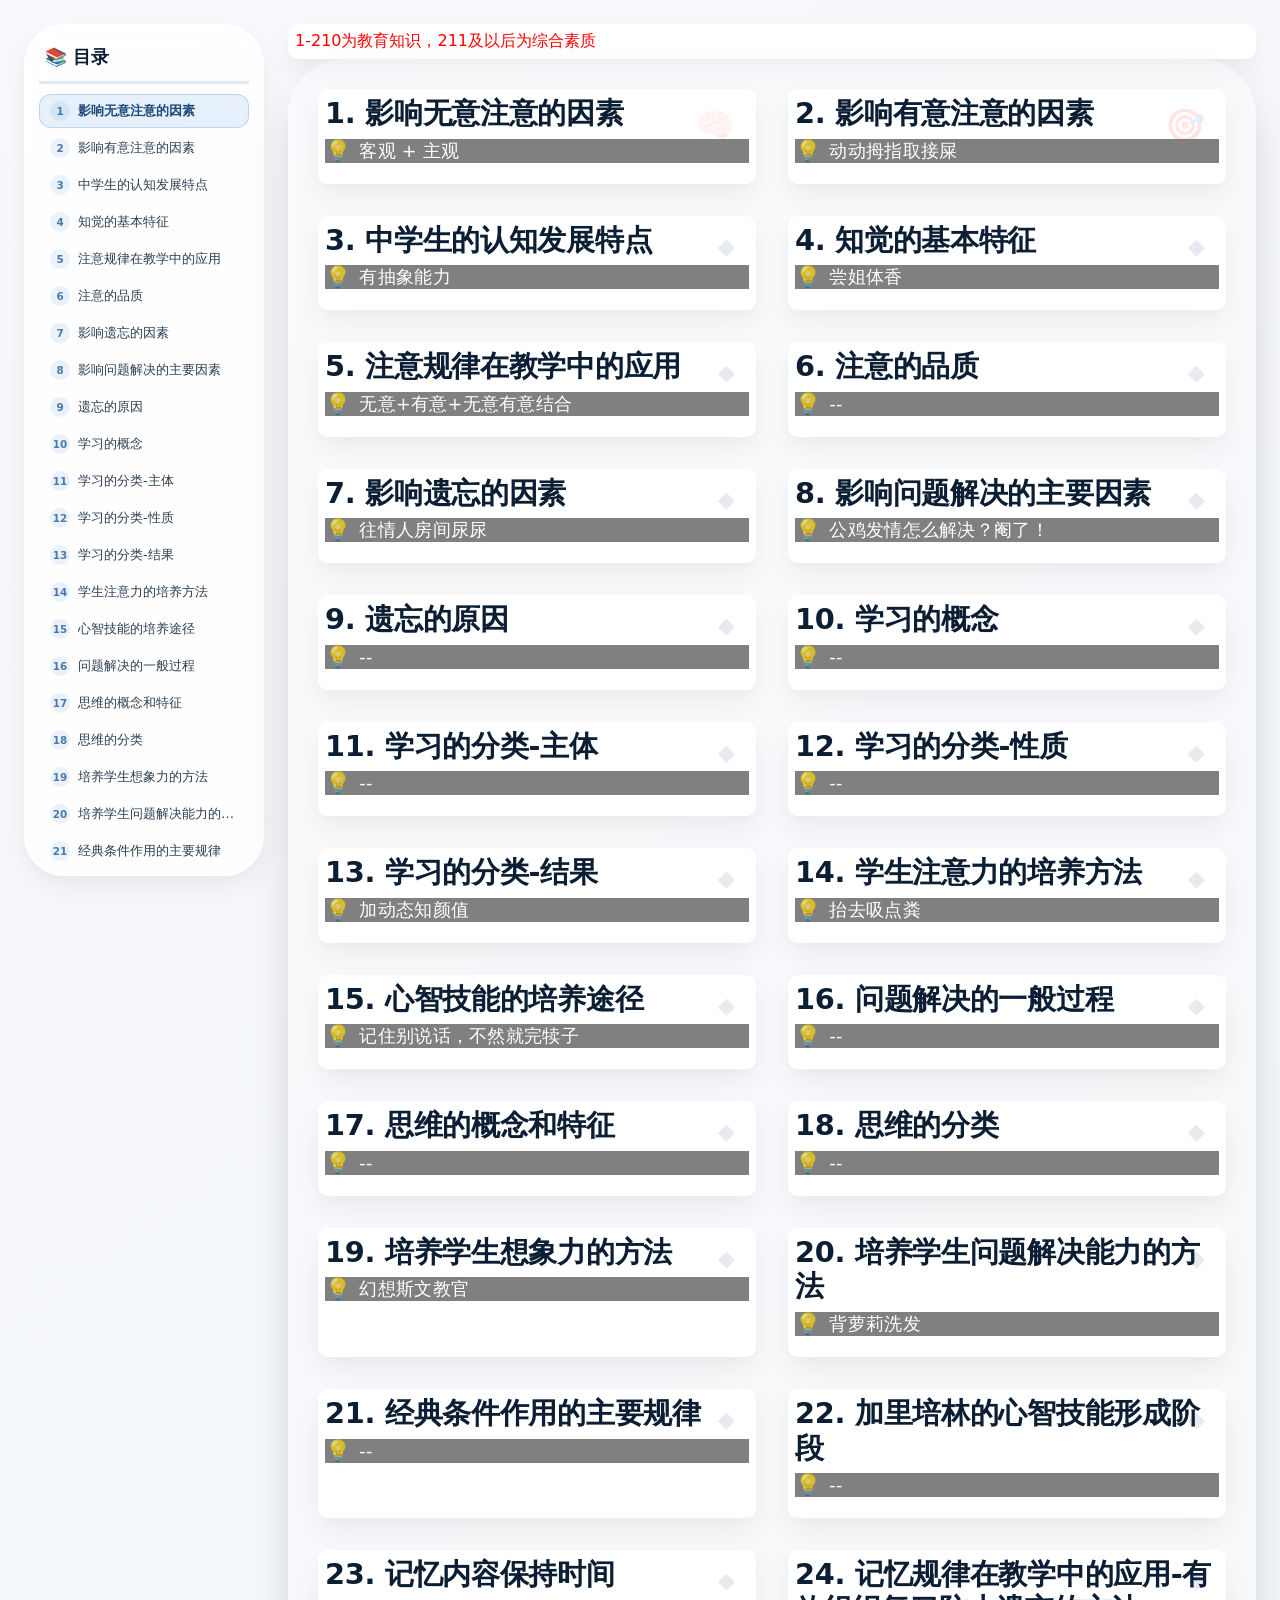
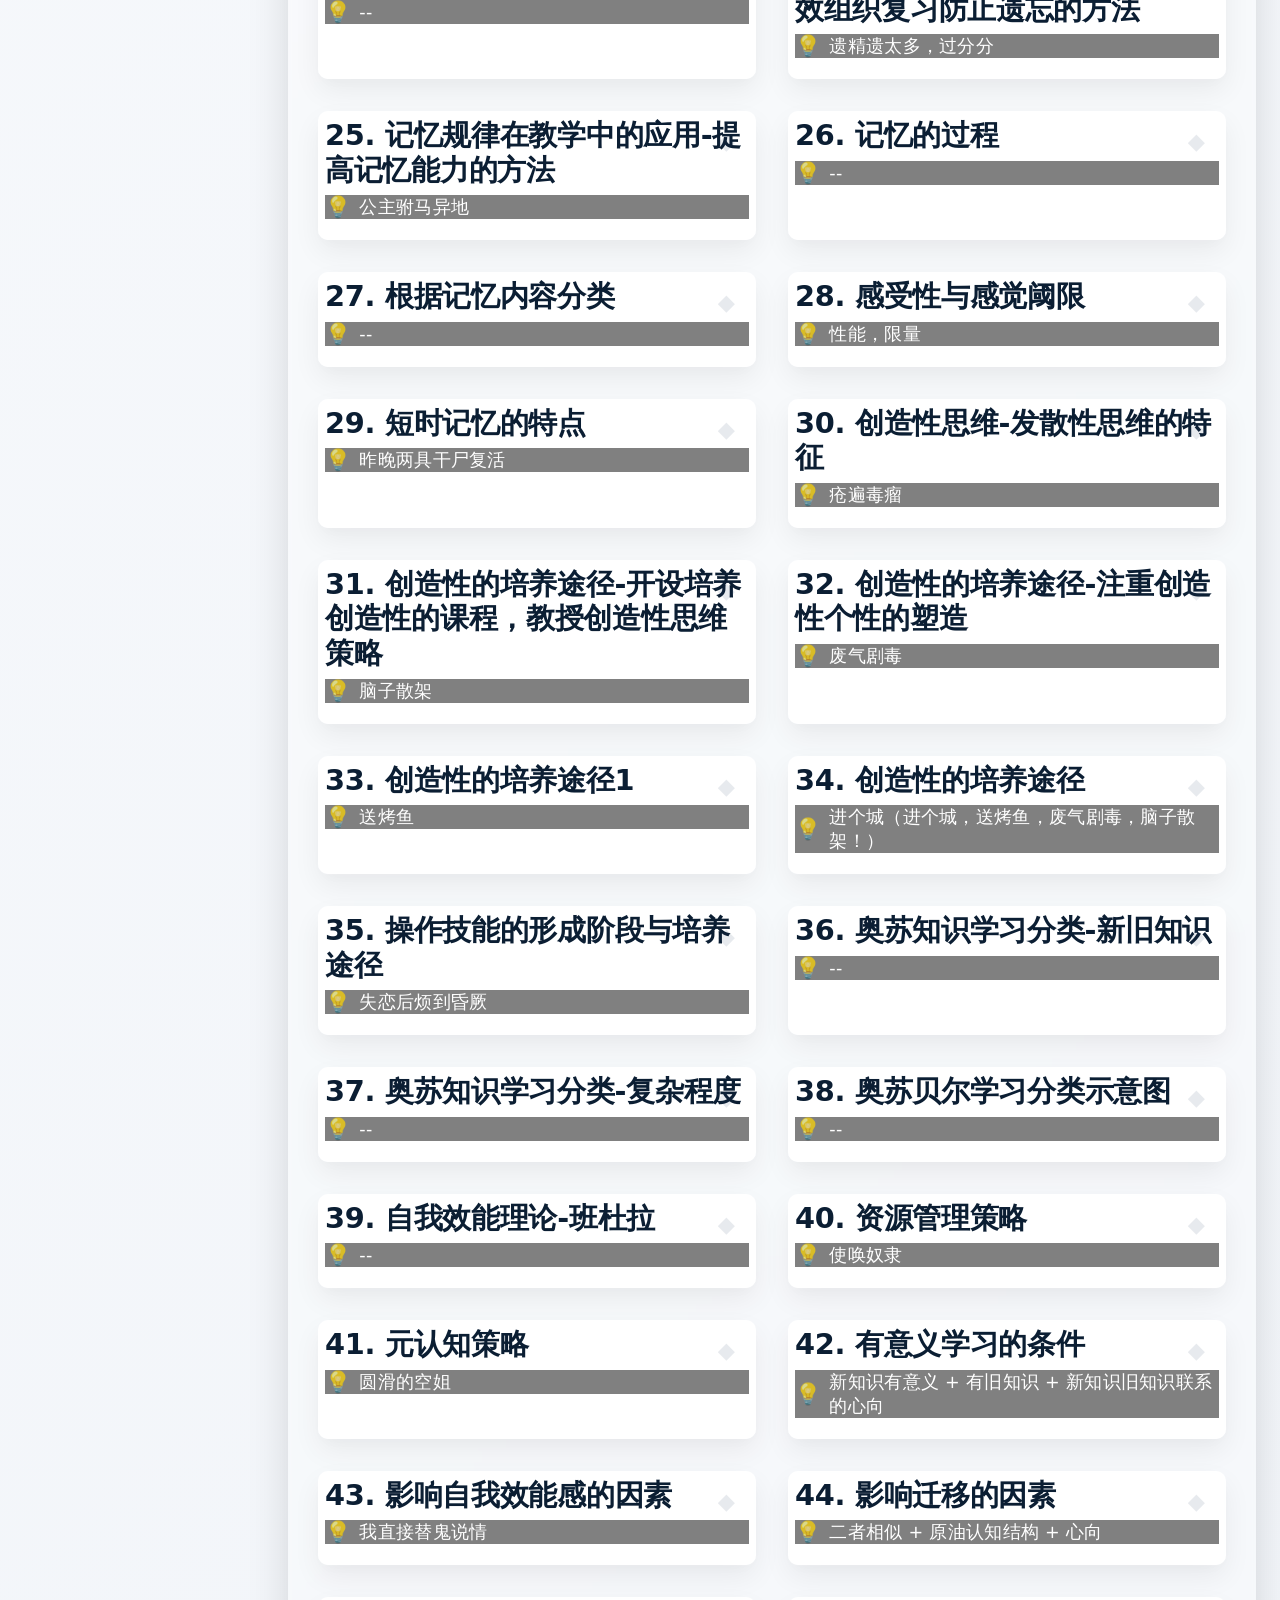
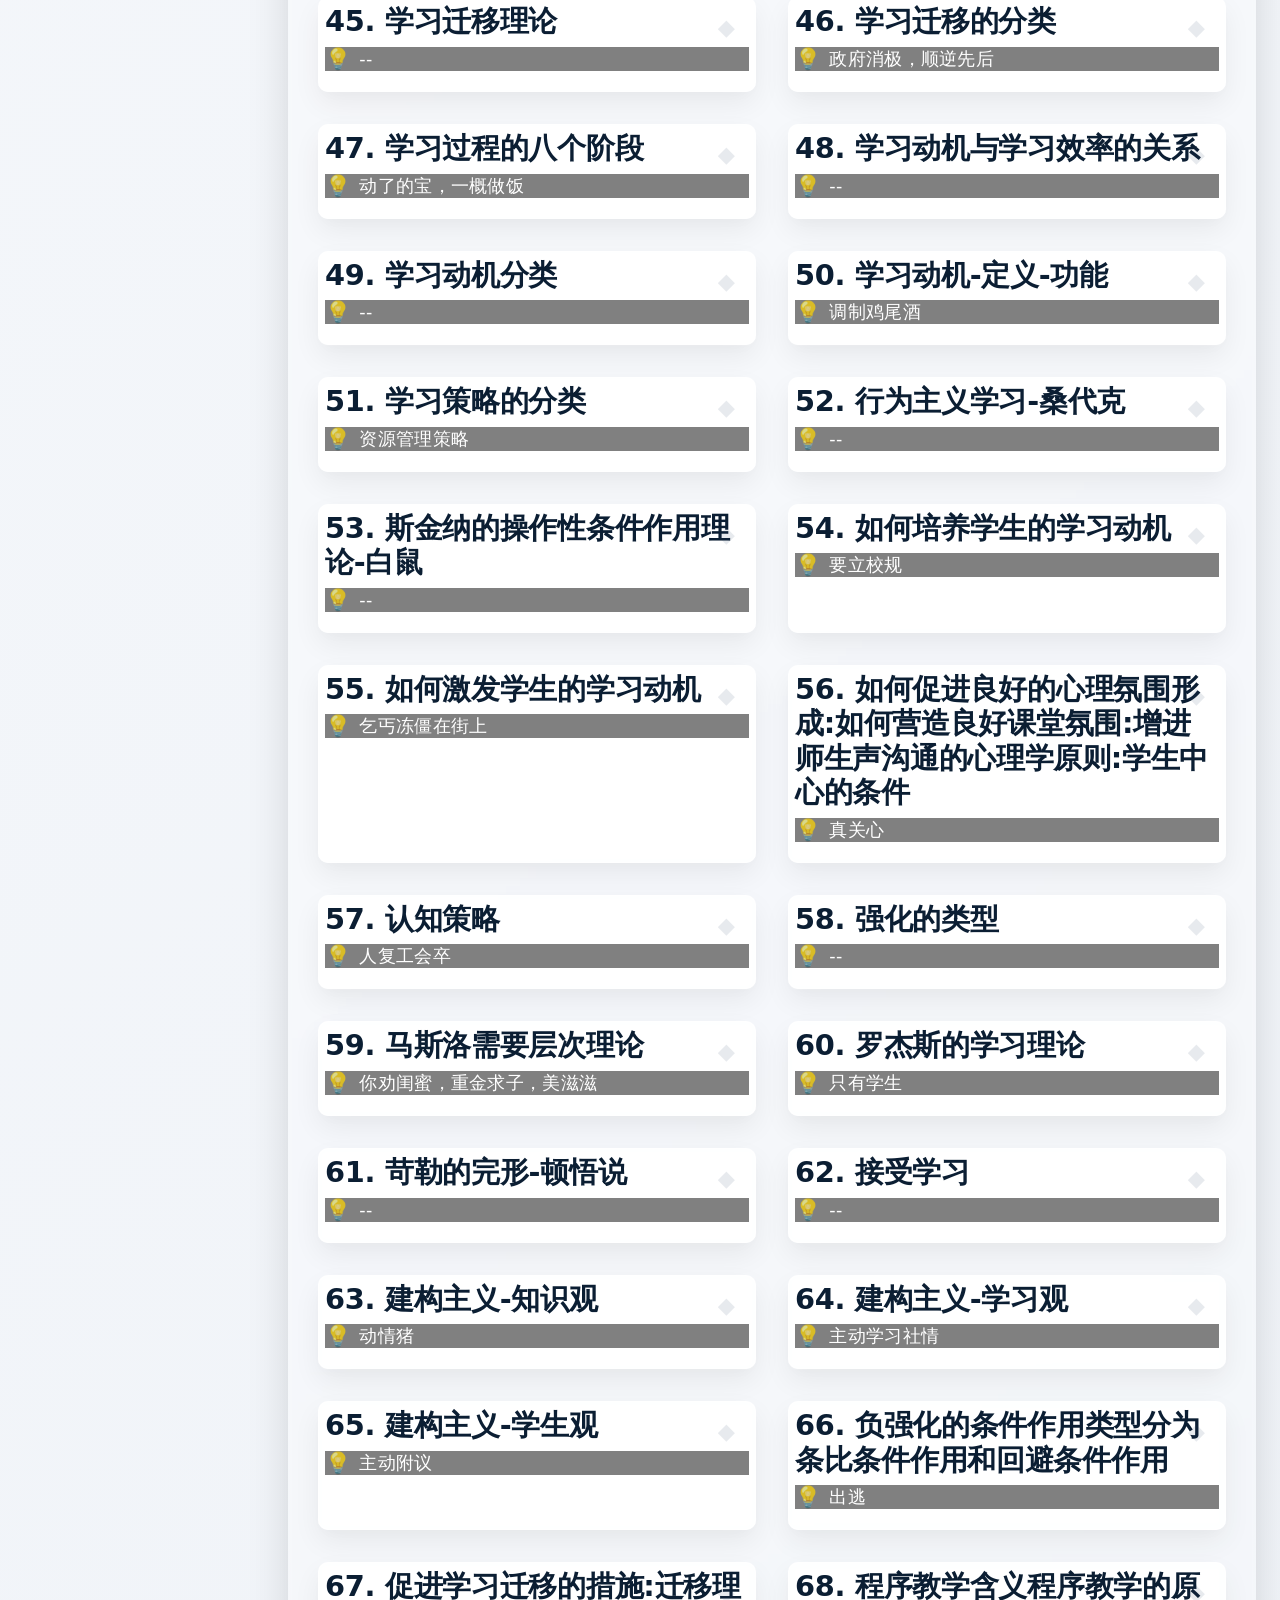
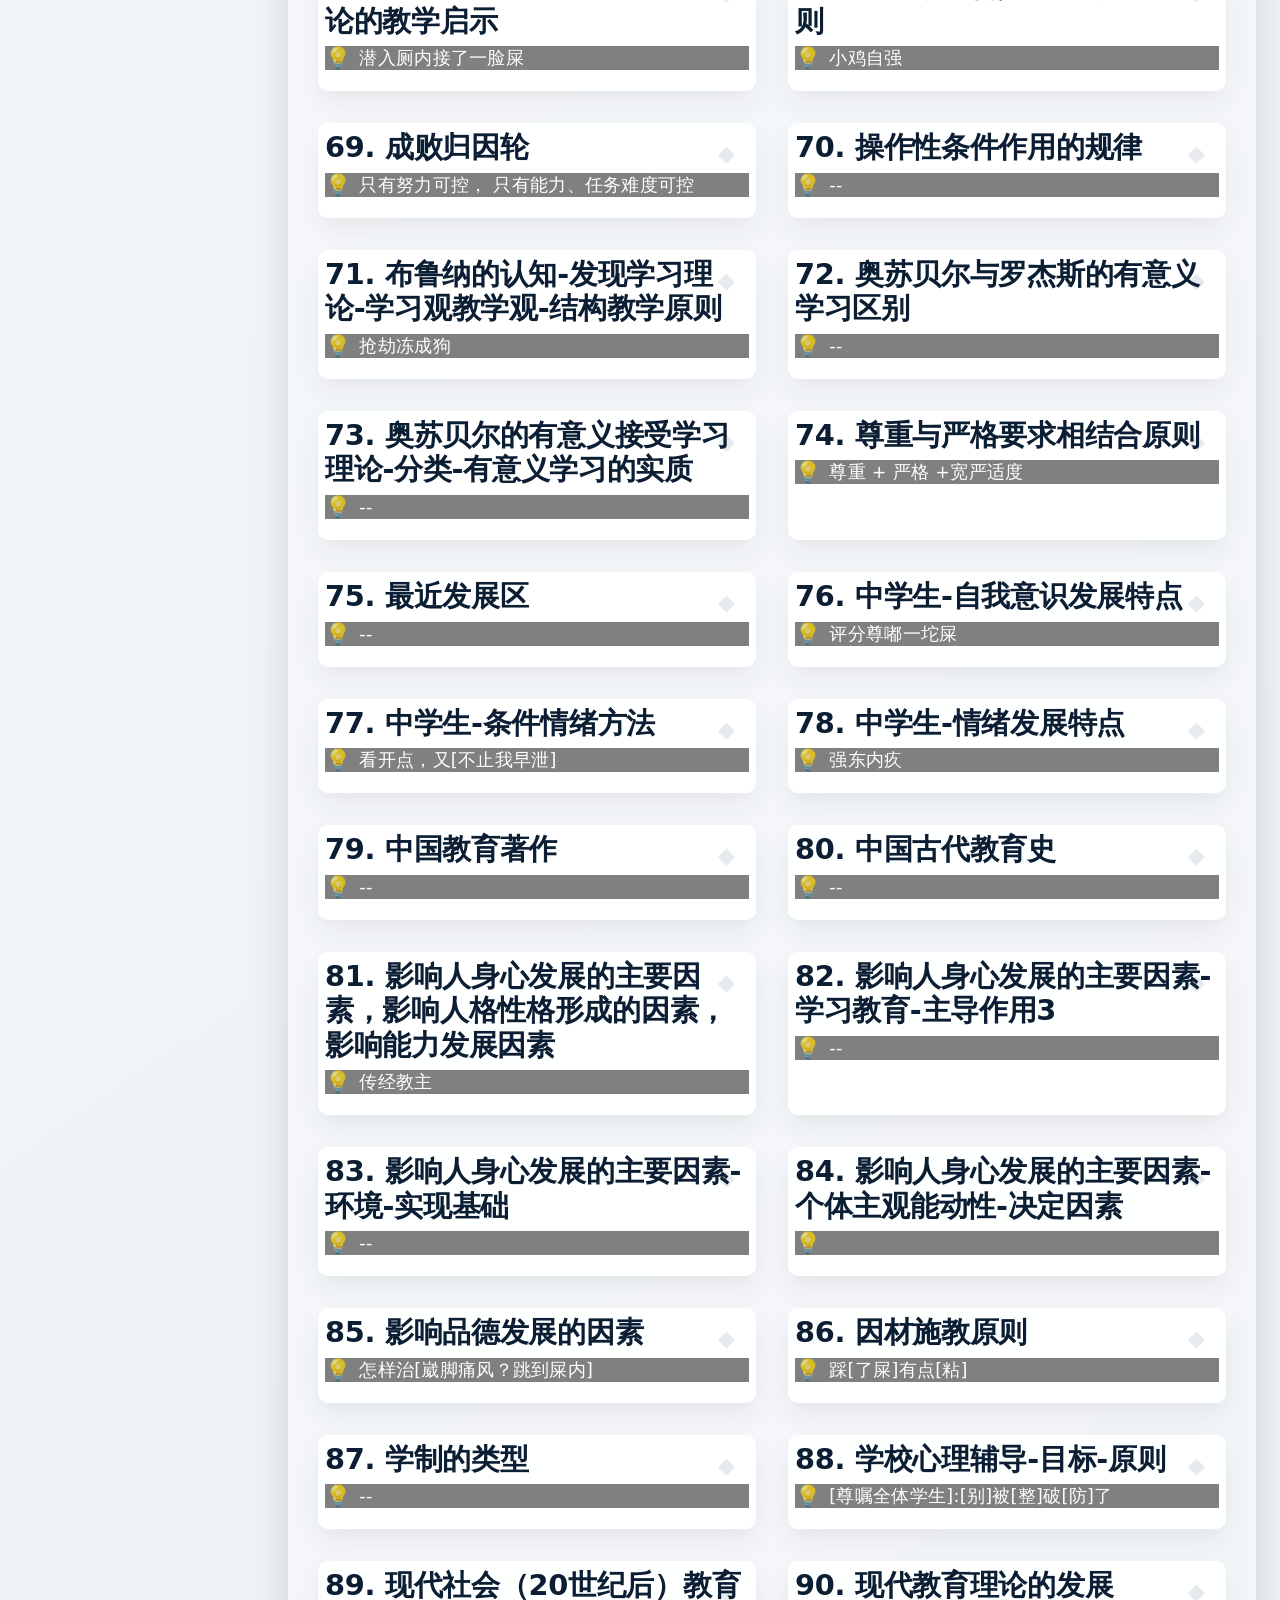
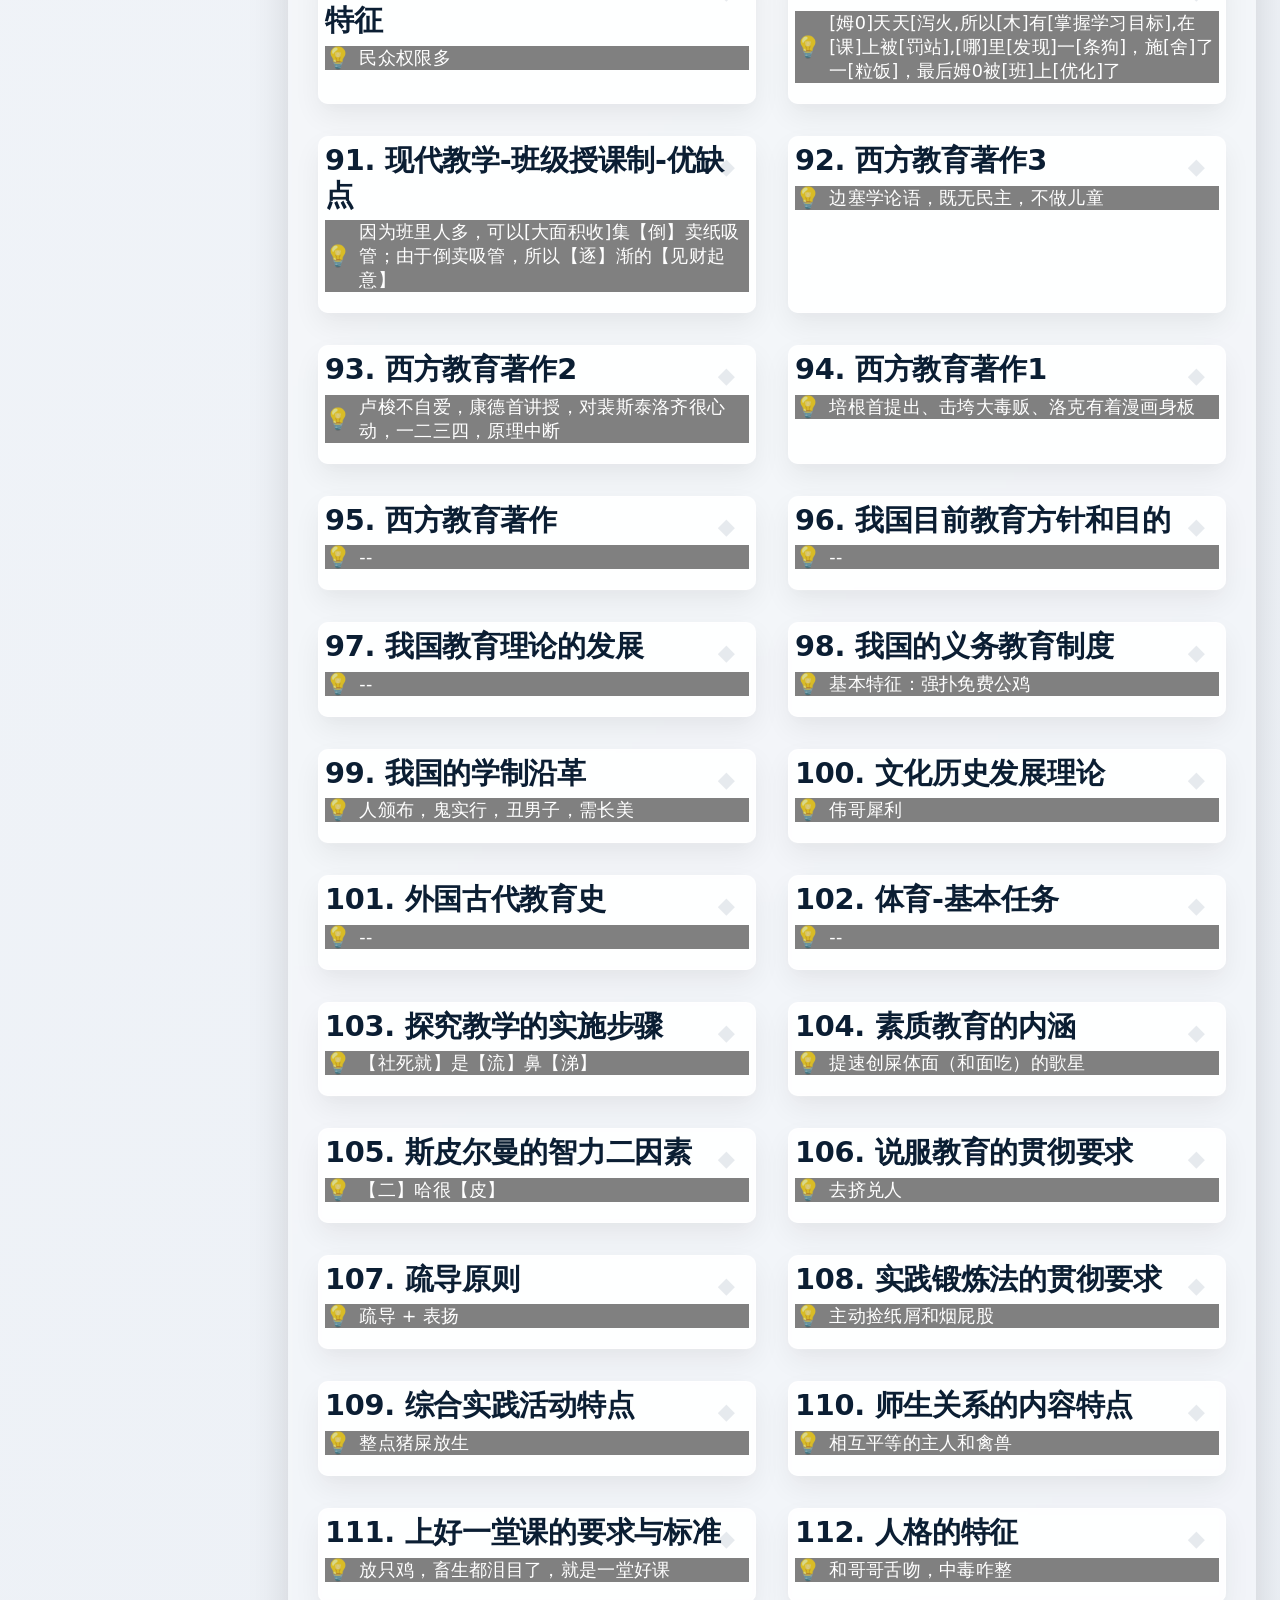
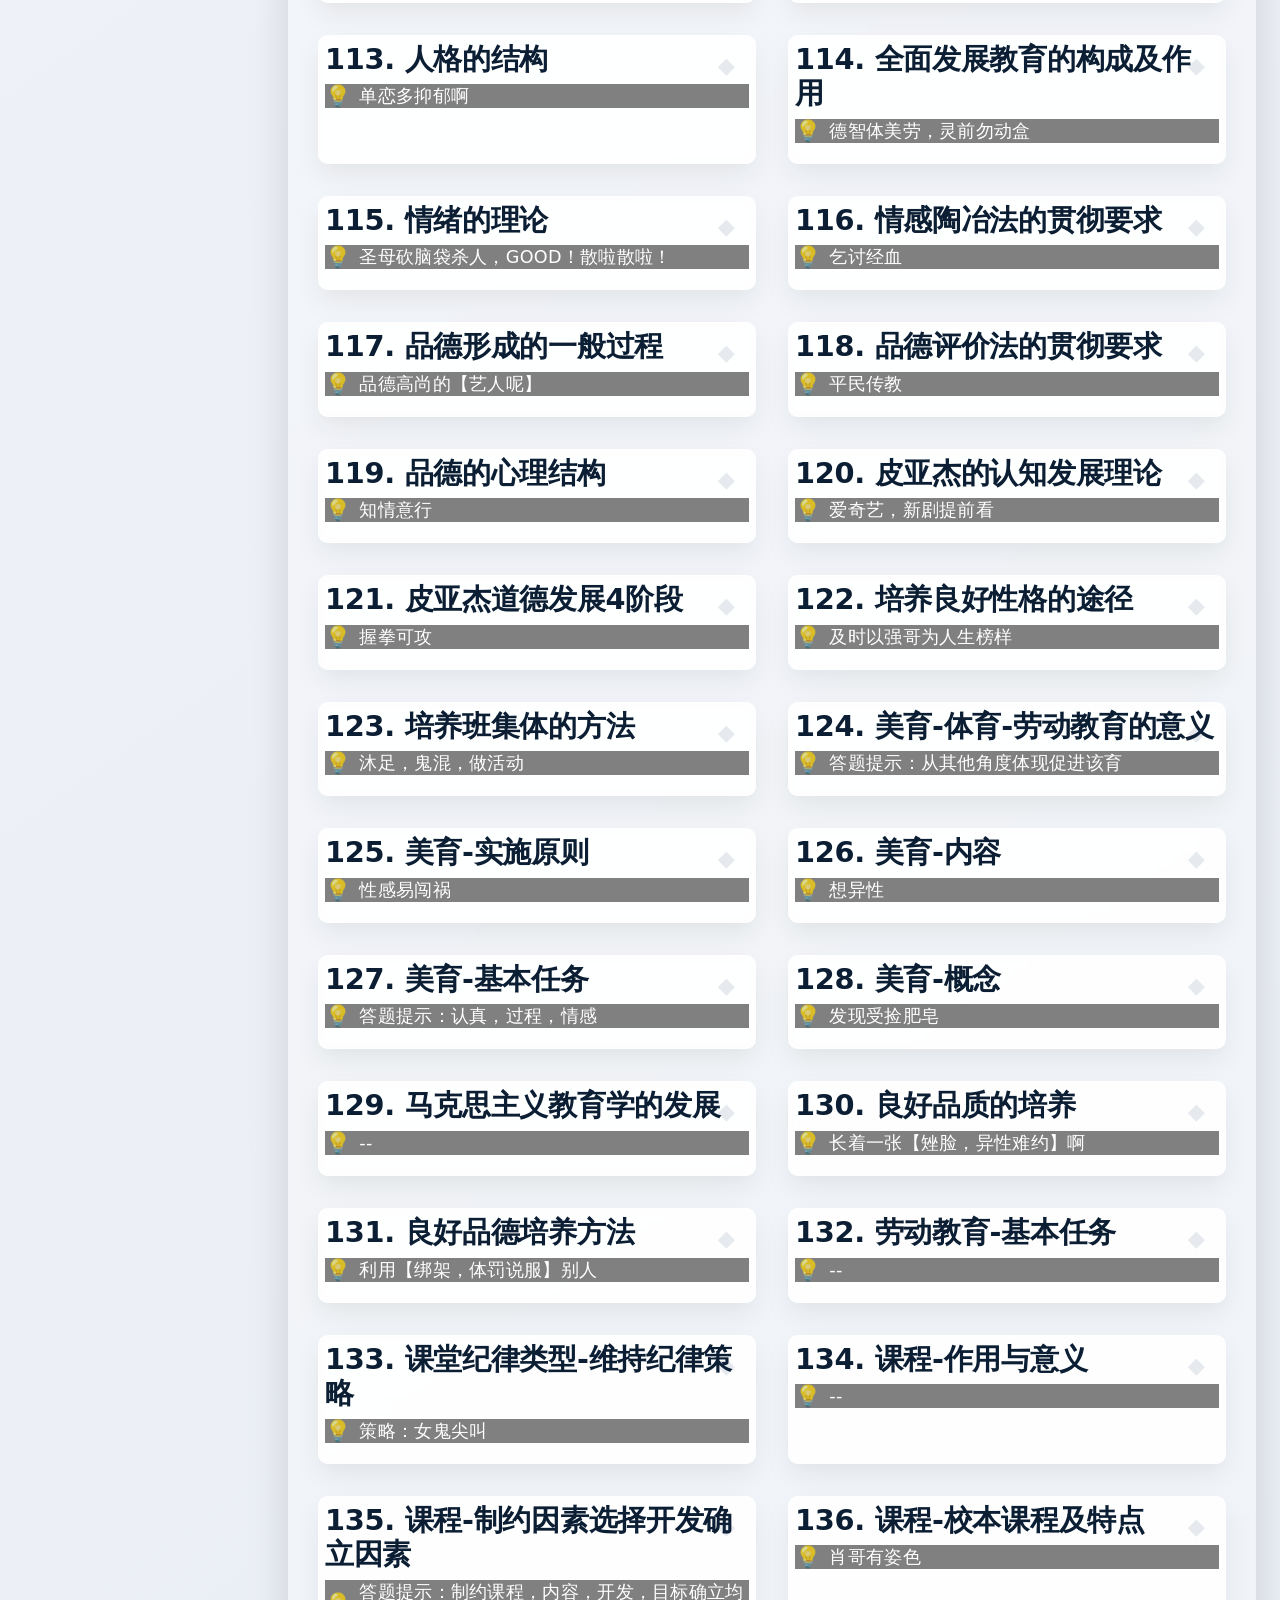
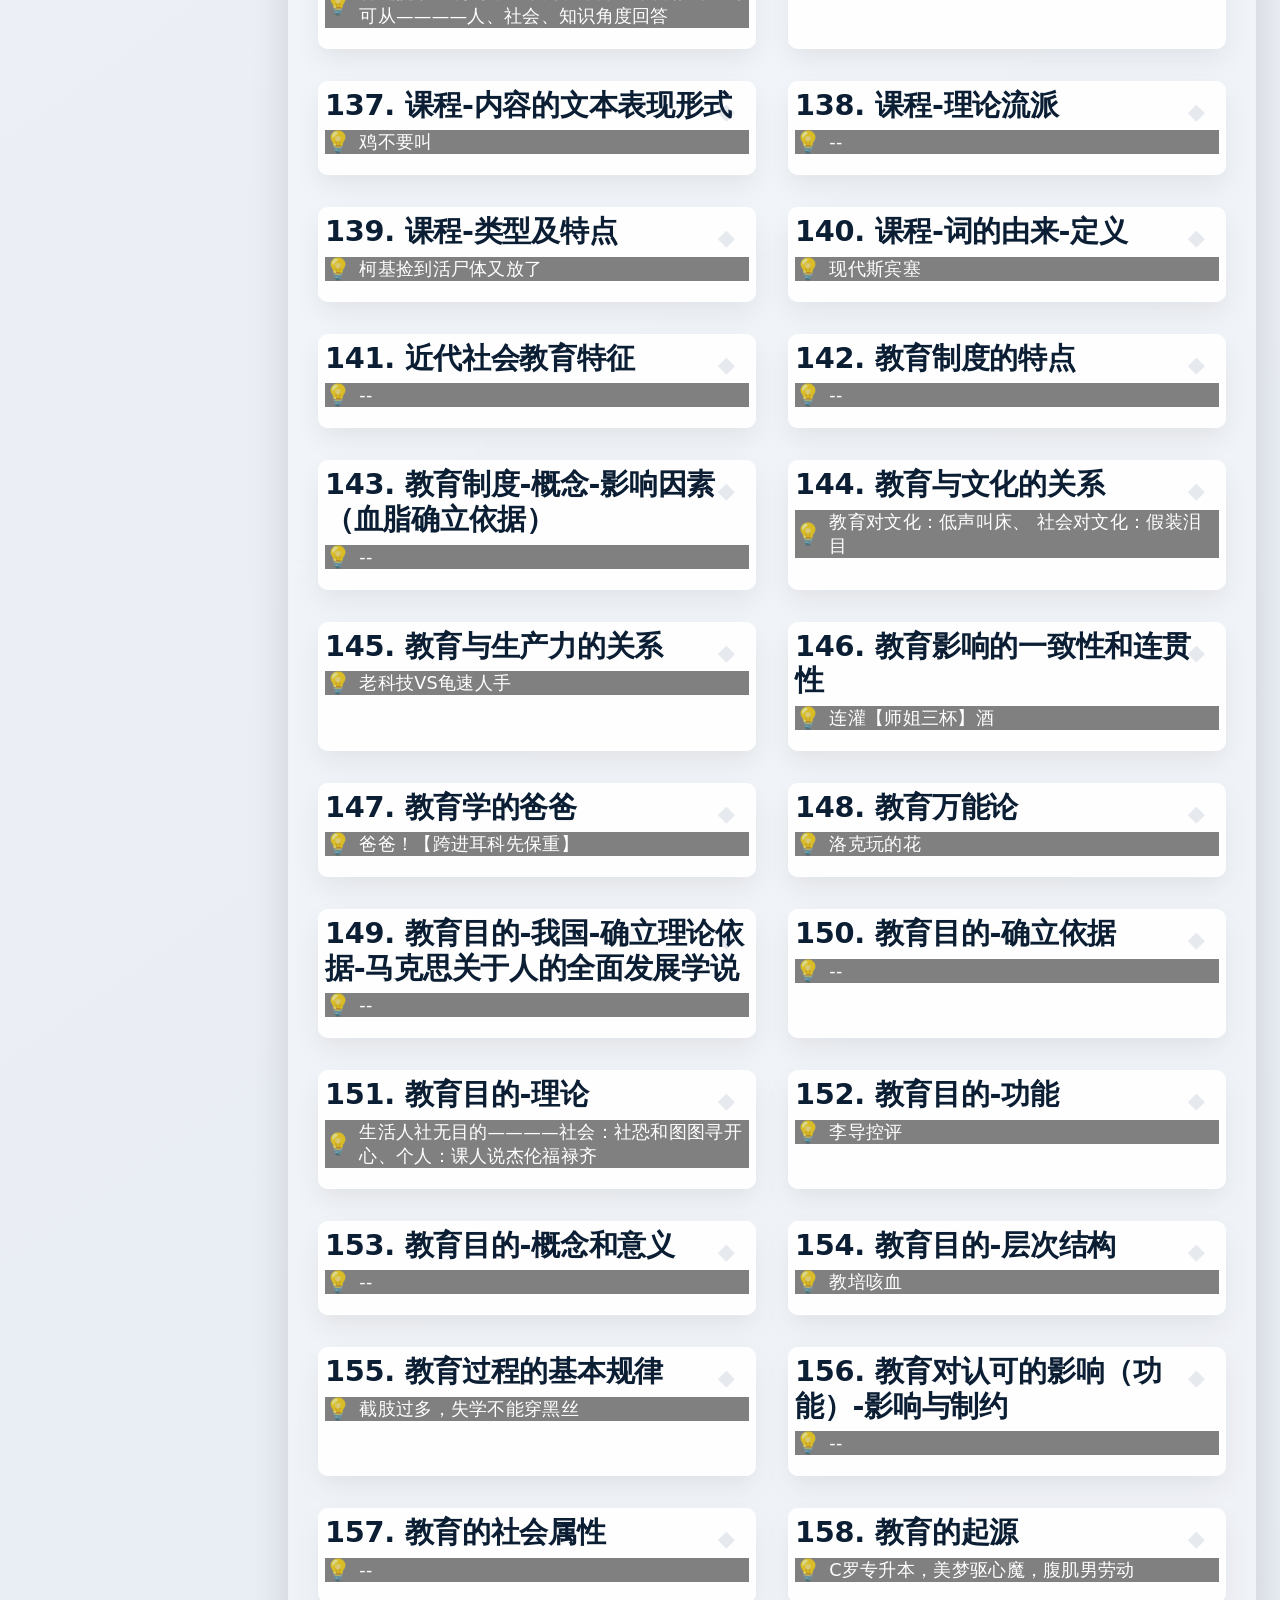
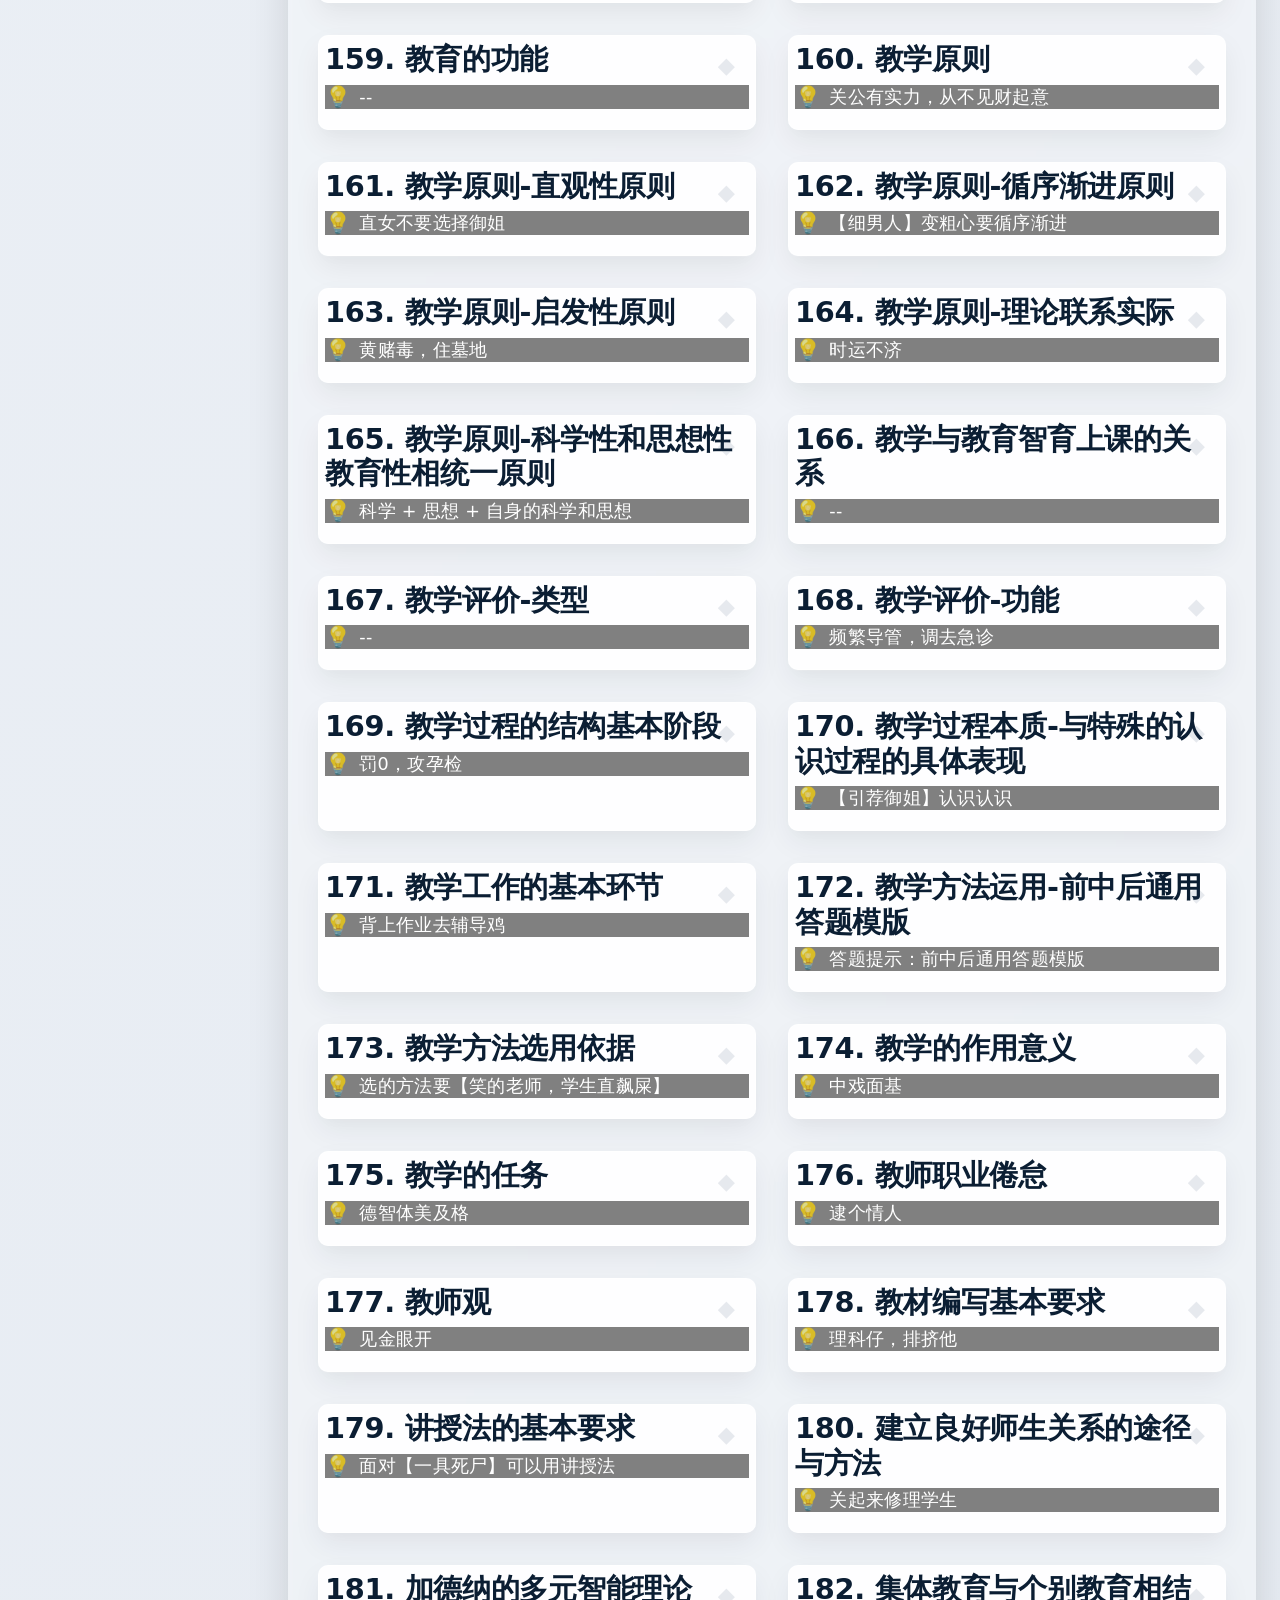
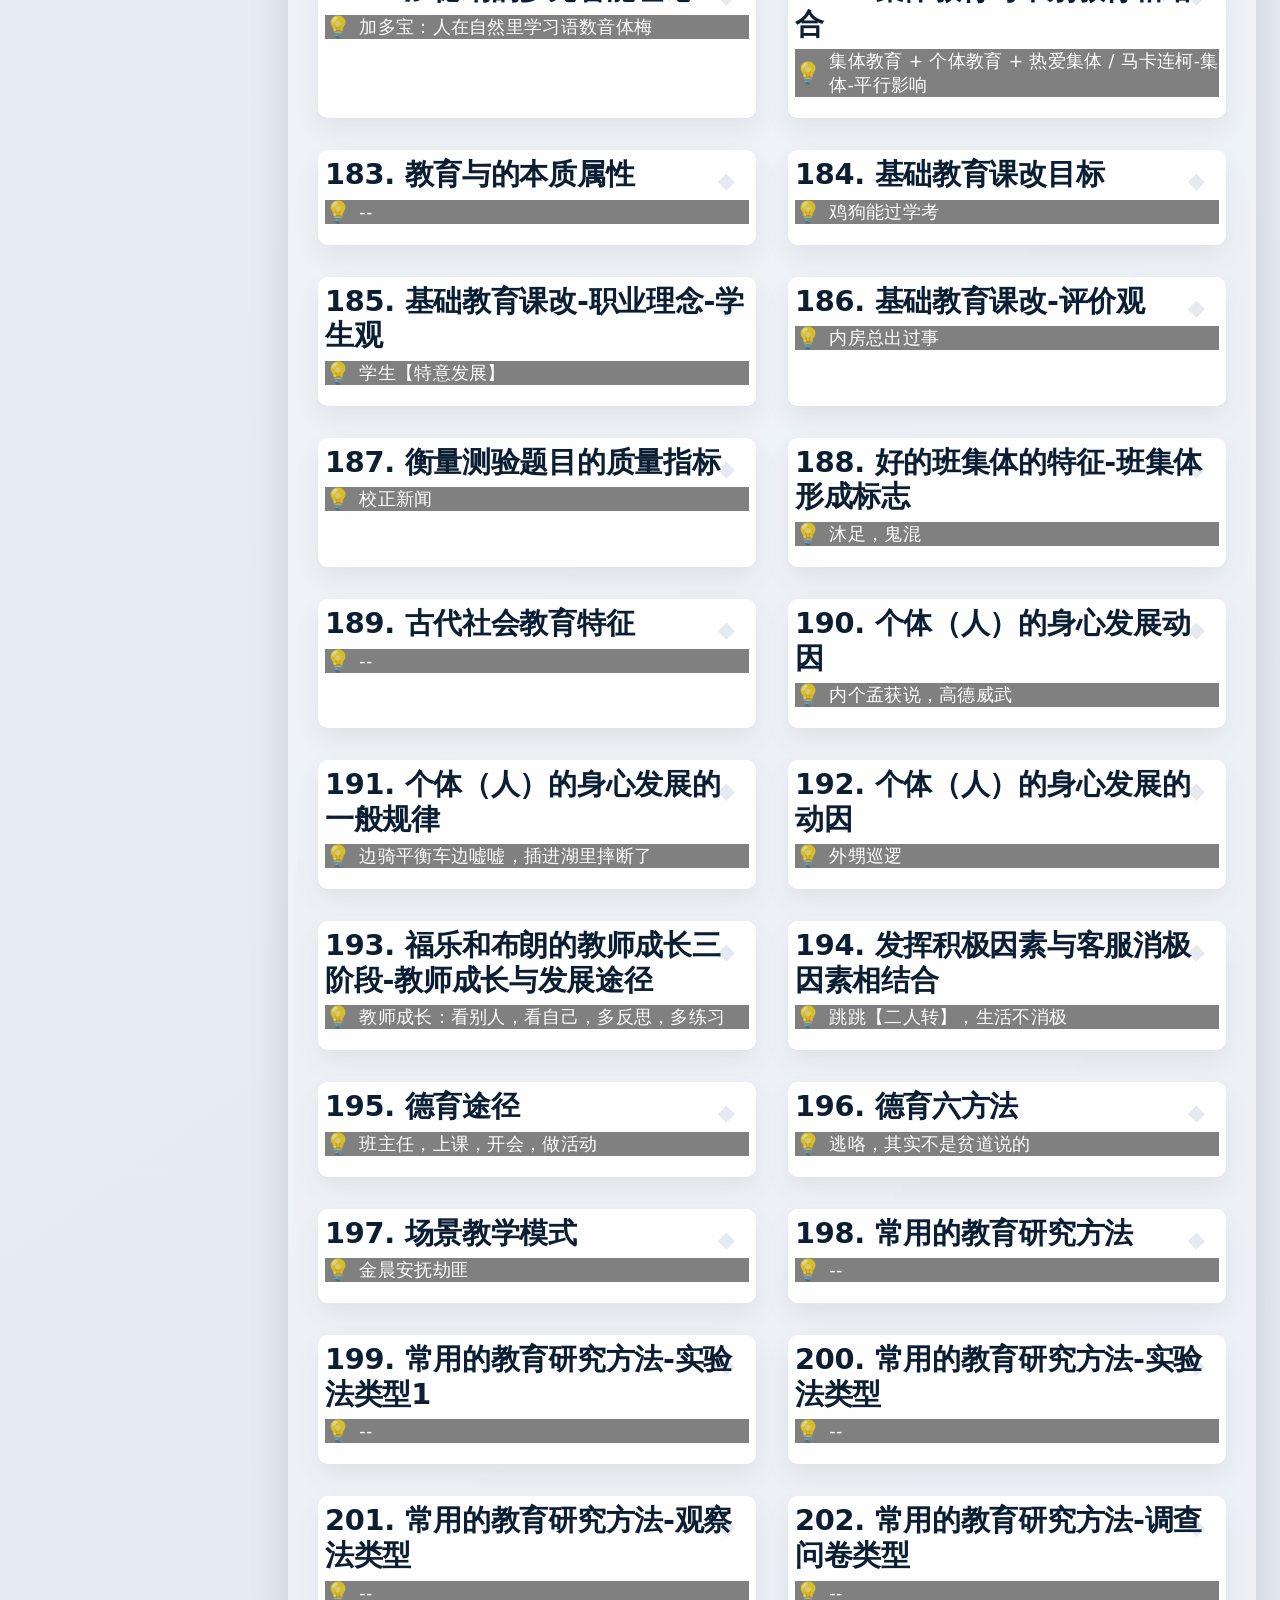
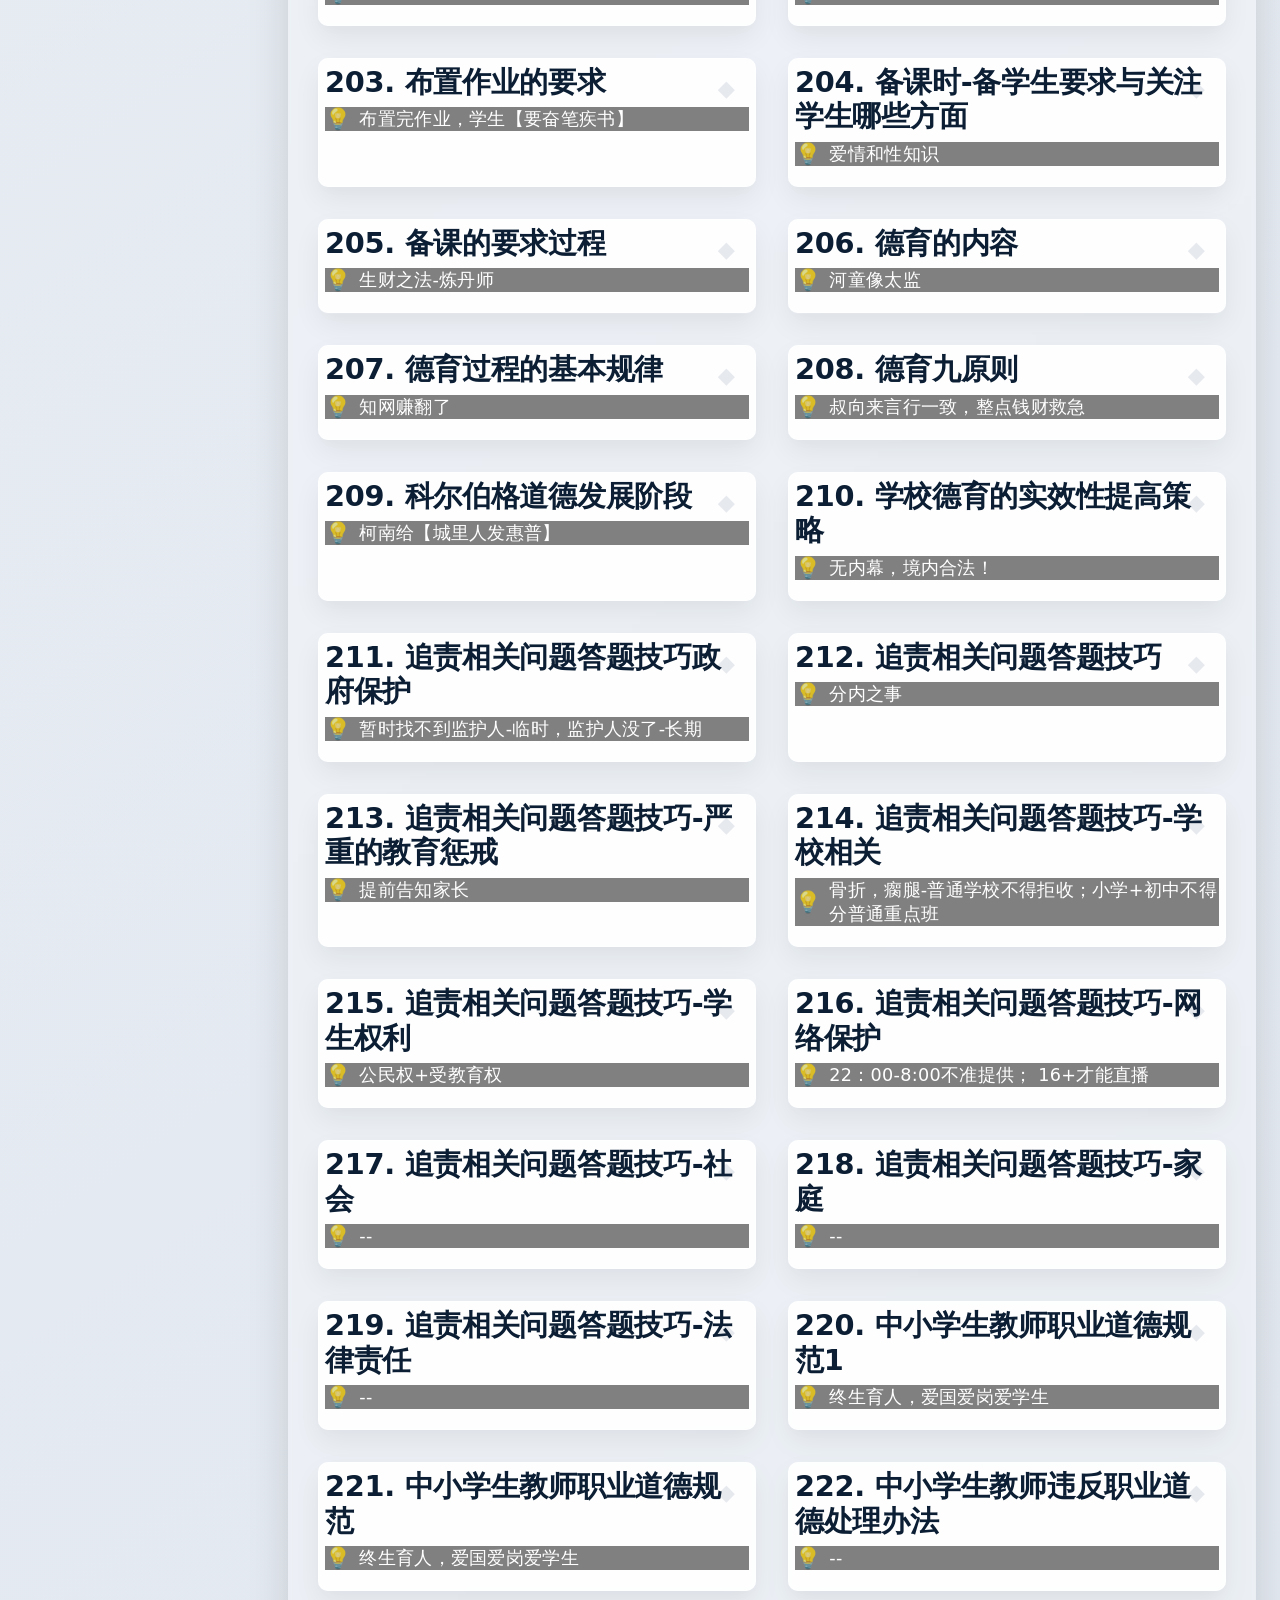
==== commit 8bf7b900: "综合素质 添加内容" ====
--- a/index.html
+++ b/index.html
@@ -17,6 +17,7 @@
 
     <!-- 主内容区 -->
     <div class="main-content">
+        <div class="topTips">1-210为教育知识，211及以后为综合素质</div>
         <div class="box" id="cardContainer"></div>
     </div>
 
--- a/qs.css
+++ b/qs.css
@@ -113,6 +113,16 @@
     min-width: 0;
 }
 
+.topTips {
+    background: rgba(255, 255, 255, 0.88);
+    backdrop-filter: blur(4px);
+    border-radius: 10px;
+    padding: 6px;
+    box-shadow: 0 12px 28px rgba(0, 0, 0, 0.06), 0 6px 16px rgba(0, 0, 0, 0.02);
+    border: 1px solid rgba(255, 255, 255, 0.6);
+    color: red;
+}
+
 .box {
     display: grid;
     grid-template-columns: 1fr 1fr;
@@ -130,8 +140,8 @@
 .item {
     background: rgba(255, 255, 255, 0.88);
     backdrop-filter: blur(4px);
-    border-radius: 40px;
-    padding: 28px 24px 32px;
+    border-radius: 10px;
+    padding: 6px;
     box-shadow: 0 12px 28px rgba(0, 0, 0, 0.06), 0 6px 16px rgba(0, 0, 0, 0.02);
     transition: transform 0.25s ease, box-shadow 0.3s ease, background 0.2s;
     border: 1px solid rgba(255, 255, 255, 0.6);
@@ -168,26 +178,26 @@
     user-select: none;
 }
 
-.qs::before {
+/* .qs::before {
     content: "📌";
     font-size: 2rem;
     opacity: 0.8;
     filter: drop-shadow(0 2px 4px rgba(0, 0, 0, 0.08));
     flex-shrink: 0;
-}
+} */
 
 .tip {
     font-size: 1.1rem;
     font-weight: 500;
-    color: #4a6a8a;
-    padding: 6px 0 14px 0;
+    color: #fff;
+    padding: 0;
     margin-bottom: 14px;
-    border-bottom: 3px dashed rgba(60, 100, 177, 0.15);
     letter-spacing: 0.3px;
     display: flex;
     align-items: center;
     gap: 8px;
     user-select: none;
+    background: grey;
 }
 
 .tip::before {
@@ -203,12 +213,13 @@
     justify-content: center;
     border-radius: 28px;
     background: #f2f6fe;
-    padding: 12px;
-    min-height: 200px;
+    padding: 0;
+    min-height: 50px;
     transition: background 0.25s, box-shadow 0.2s;
     box-shadow: inset 0 2px 8px rgba(0, 0, 0, 0.02);
     position: relative;
     overflow: hidden;
+    display: none;
 }
 
 .item_1 .ans {
@@ -251,30 +262,6 @@
     cursor: pointer;
 }
 
-/* 占位文本 - 初始化显示 */
-.ans .placeholder-text {
-    color: #4b5f7a;
-    font-weight: 500;
-    background: #eef3fa;
-    padding: 30px 20px;
-    border-radius: 28px;
-    width: 100%;
-    text-align: center;
-    font-size: 1rem;
-    letter-spacing: 0.3px;
-    opacity: 0.7;
-    transition: opacity 0.3s ease;
-    display: block;
-}
-
-.ans .placeholder-text.error {
-    opacity: 1;
-    display: block;
-    background: #fef0e6;
-    border: 1px dashed #c9a88b;
-    color: #7a5a3e;
-}
-
 /* ===== 模态框：图片居中放大 ===== */
 .modal-overlay {
     position: fixed;
@@ -578,22 +565,26 @@
 
 @media (max-width: 780px) {
     .sidebar {
-        max-height: 160px;         /* 适当增加高度，容纳多行标签 */
-        overflow-y: auto;          /* 标签太多时允许滚动 */
+        max-height: 160px;
+        /* 适当增加高度，容纳多行标签 */
+        overflow-y: auto;
+        /* 标签太多时允许滚动 */
         padding: 12px 14px;
     }
 
     .sidebar-nav {
         flex-direction: row;
         flex-wrap: wrap;
-        gap: 4px 8px;             /* 行间距4px，列间距8px */
+        gap: 4px 8px;
+        /* 行间距4px，列间距8px */
     }
 
     .sidebar-nav li {
         padding: 5px 12px;
         font-size: 0.78rem;
         border-radius: 16px;
-        flex-shrink: 0;            /* 防止标签被挤压 */
+        flex-shrink: 0;
+        /* 防止标签被挤压 */
     }
 }
 
